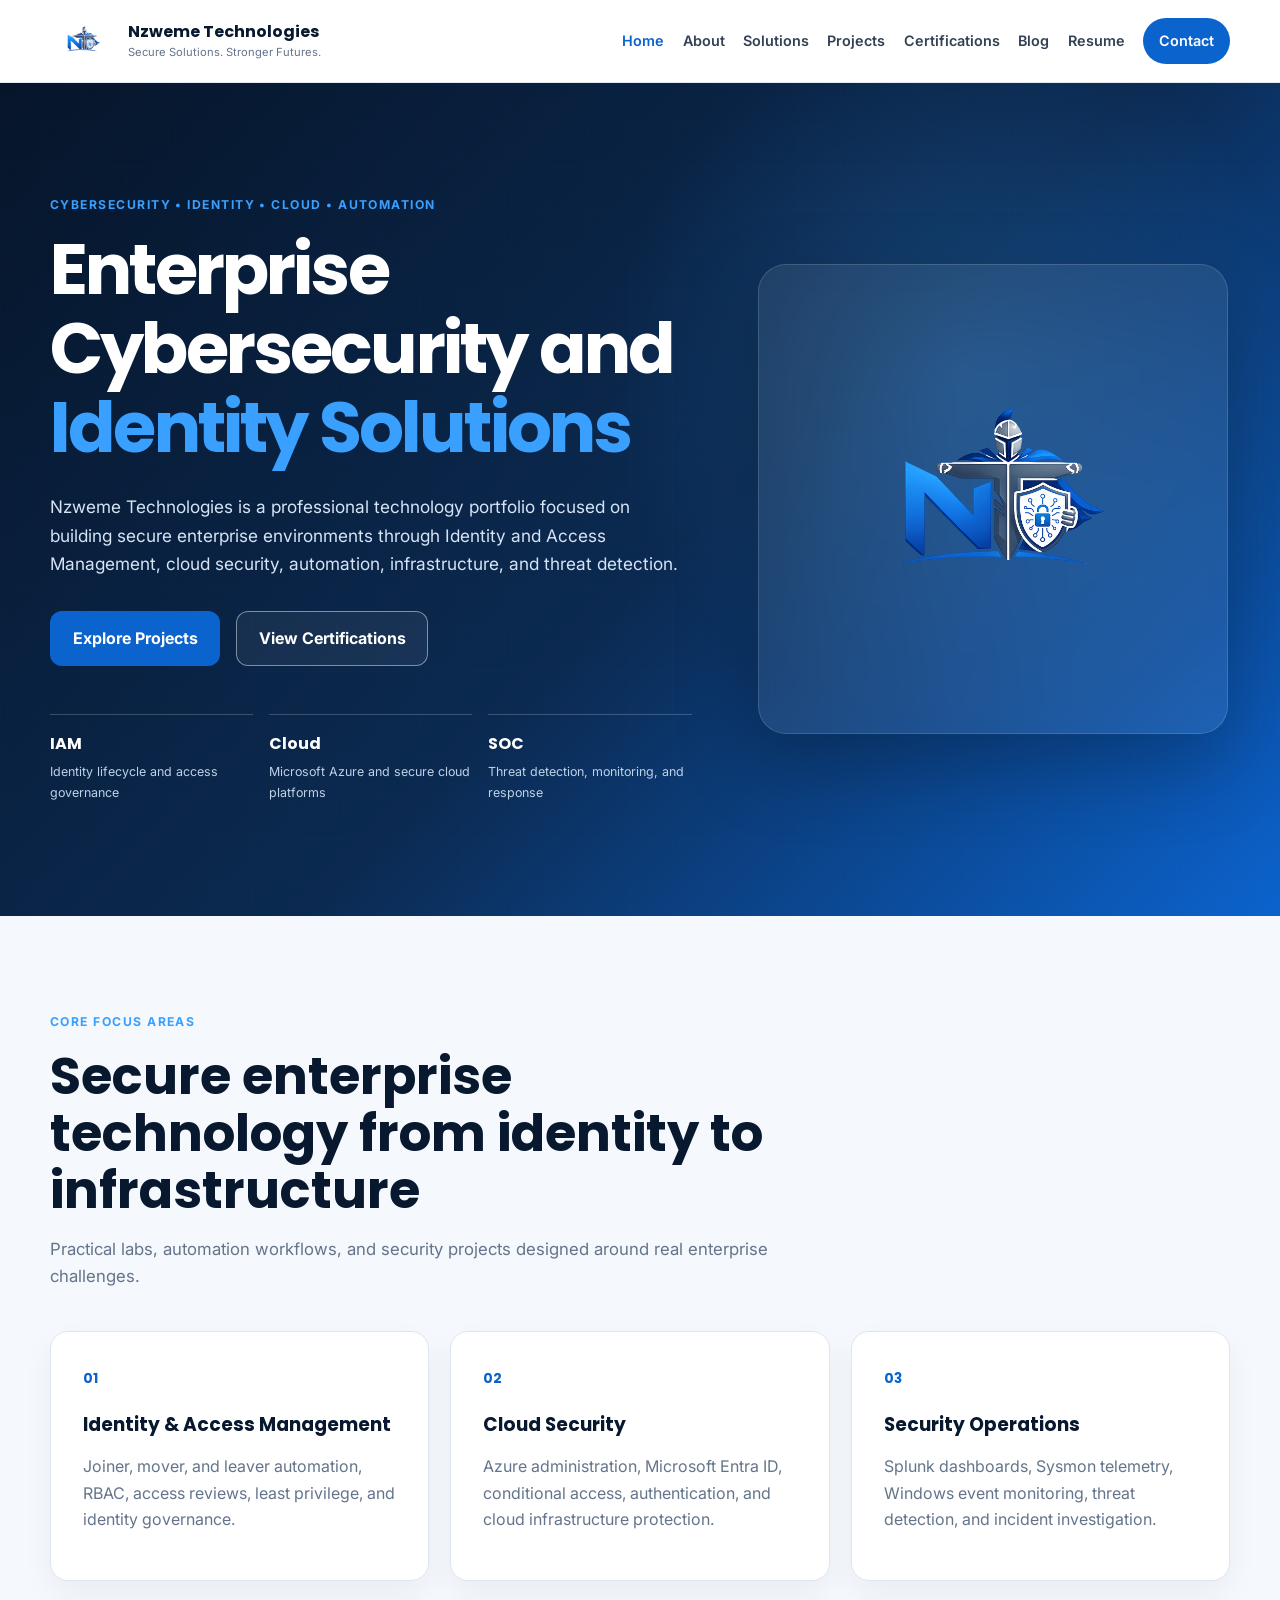
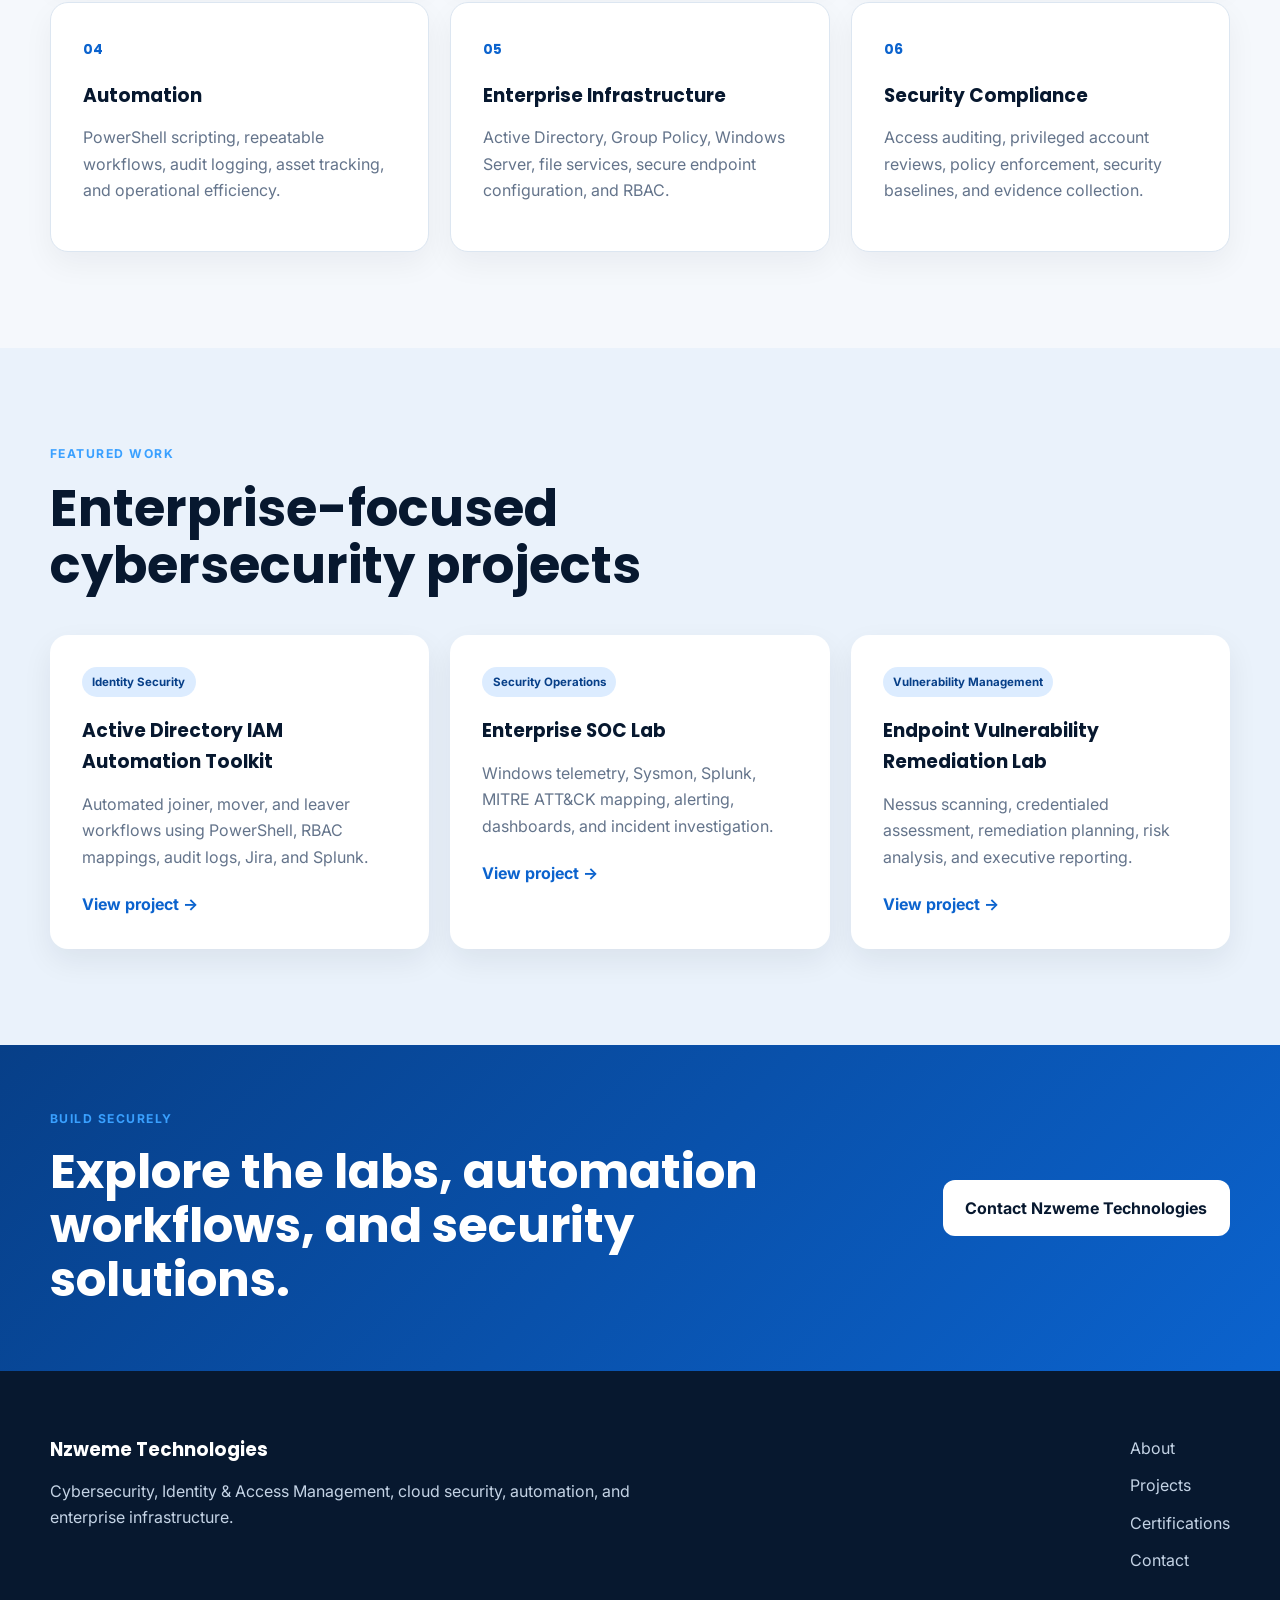
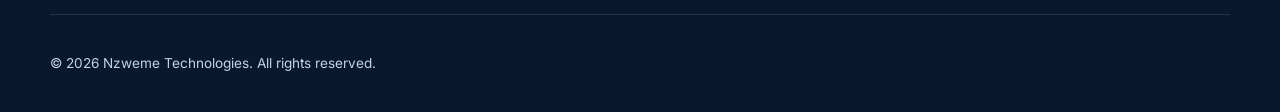
==== index.html @ ebbfeebc "Build initial Nzweme Technologies homepage" ====
<!DOCTYPE html>
<html lang="en">
<head>
    <meta charset="UTF-8">
    <meta name="viewport" content="width=device-width, initial-scale=1.0">

    <meta
        name="description"
        content="Nzweme Technologies is a professional technology portfolio focused on cybersecurity, identity and access management, cloud security, automation, and enterprise infrastructure."
    >

    <title>Nzweme Technologies | Cybersecurity & Identity Solutions</title>

    <link rel="stylesheet" href="assets/css/style.css">
    <script src="assets/js/script.js" defer></script>
</head>

<body>
    <header class="site-header">
        <div class="container nav-container">
            <a href="index.html" class="brand" aria-label="Nzweme Technologies home">
                <img
                    src="assets/images/logo.png"
                    alt="Nzweme Technologies logo"
                    class="brand-logo"
                >

                <div class="brand-text">
                    <span class="brand-name">Nzweme Technologies</span>
                    <span class="brand-tagline">Secure Solutions. Stronger Futures.</span>
                </div>
            </a>

            <button
                class="menu-toggle"
                type="button"
                aria-label="Open navigation menu"
                aria-expanded="false"
                aria-controls="primary-navigation"
            >
                <span></span>
                <span></span>
                <span></span>
            </button>

            <nav id="primary-navigation" class="primary-navigation" aria-label="Primary navigation">
                <a href="index.html" class="active">Home</a>
                <a href="about.html">About</a>
                <a href="solutions.html">Solutions</a>
                <a href="projects.html">Projects</a>
                <a href="certifications.html">Certifications</a>
                <a href="blog.html">Blog</a>
                <a href="resume.html">Resume</a>
                <a href="contact.html" class="nav-button">Contact</a>
            </nav>
        </div>
    </header>

    <main>
        <section class="hero">
            <div class="container hero-grid">
                <div class="hero-content">
                    <p class="eyebrow">
                        Cybersecurity • Identity • Cloud • Automation
                    </p>

                    <h1>
                        Enterprise Cybersecurity and
                        <span>Identity Solutions</span>
                    </h1>

                    <p class="hero-description">
                        Nzweme Technologies is a professional technology portfolio
                        focused on building secure enterprise environments through
                        Identity and Access Management, cloud security, automation,
                        infrastructure, and threat detection.
                    </p>

                    <div class="hero-actions">
                        <a href="projects.html" class="button button-primary">
                            Explore Projects
                        </a>

                        <a href="certifications.html" class="button button-secondary">
                            View Certifications
                        </a>
                    </div>

                    <div class="hero-highlights">
                        <div>
                            <strong>IAM</strong>
                            <span>Identity lifecycle and access governance</span>
                        </div>

                        <div>
                            <strong>Cloud</strong>
                            <span>Microsoft Azure and secure cloud platforms</span>
                        </div>

                        <div>
                            <strong>SOC</strong>
                            <span>Threat detection, monitoring, and response</span>
                        </div>
                    </div>
                </div>

                <div class="hero-visual">
                    <div class="logo-panel">
                        <img
                            src="assets/images/logo.png"
                            alt="Nzweme Technologies cybersecurity guardian emblem"
                        >
                    </div>
                </div>
            </div>
        </section>

        <section class="section">
            <div class="container">
                <div class="section-heading">
                    <p class="eyebrow">Core Focus Areas</p>
                    <h2>Secure enterprise technology from identity to infrastructure</h2>
                    <p>
                        Practical labs, automation workflows, and security projects
                        designed around real enterprise challenges.
                    </p>
                </div>

                <div class="card-grid">
                    <article class="service-card">
                        <span class="card-number">01</span>
                        <h3>Identity & Access Management</h3>
                        <p>
                            Joiner, mover, and leaver automation, RBAC, access reviews,
                            least privilege, and identity governance.
                        </p>
                    </article>

                    <article class="service-card">
                        <span class="card-number">02</span>
                        <h3>Cloud Security</h3>
                        <p>
                            Azure administration, Microsoft Entra ID, conditional access,
                            authentication, and cloud infrastructure protection.
                        </p>
                    </article>

                    <article class="service-card">
                        <span class="card-number">03</span>
                        <h3>Security Operations</h3>
                        <p>
                            Splunk dashboards, Sysmon telemetry, Windows event monitoring,
                            threat detection, and incident investigation.
                        </p>
                    </article>

                    <article class="service-card">
                        <span class="card-number">04</span>
                        <h3>Automation</h3>
                        <p>
                            PowerShell scripting, repeatable workflows, audit logging,
                            asset tracking, and operational efficiency.
                        </p>
                    </article>

                    <article class="service-card">
                        <span class="card-number">05</span>
                        <h3>Enterprise Infrastructure</h3>
                        <p>
                            Active Directory, Group Policy, Windows Server, file services,
                            secure endpoint configuration, and RBAC.
                        </p>
                    </article>

                    <article class="service-card">
                        <span class="card-number">06</span>
                        <h3>Security Compliance</h3>
                        <p>
                            Access auditing, privileged account reviews, policy enforcement,
                            security baselines, and evidence collection.
                        </p>
                    </article>
                </div>
            </div>
        </section>

        <section class="section featured-section">
            <div class="container">
                <div class="section-heading">
                    <p class="eyebrow">Featured Work</p>
                    <h2>Enterprise-focused cybersecurity projects</h2>
                </div>

                <div class="project-grid">
                    <article class="project-card">
                        <div class="project-label">Identity Security</div>
                        <h3>Active Directory IAM Automation Toolkit</h3>
                        <p>
                            Automated joiner, mover, and leaver workflows using
                            PowerShell, RBAC mappings, audit logs, Jira, and Splunk.
                        </p>
                        <a href="projects.html">View project →</a>
                    </article>

                    <article class="project-card">
                        <div class="project-label">Security Operations</div>
                        <h3>Enterprise SOC Lab</h3>
                        <p>
                            Windows telemetry, Sysmon, Splunk, MITRE ATT&CK mapping,
                            alerting, dashboards, and incident investigation.
                        </p>
                        <a href="projects.html">View project →</a>
                    </article>

                    <article class="project-card">
                        <div class="project-label">Vulnerability Management</div>
                        <h3>Endpoint Vulnerability Remediation Lab</h3>
                        <p>
                            Nessus scanning, credentialed assessment, remediation planning,
                            risk analysis, and executive reporting.
                        </p>
                        <a href="projects.html">View project →</a>
                    </article>
                </div>
            </div>
        </section>

        <section class="cta-section">
            <div class="container cta-content">
                <div>
                    <p class="eyebrow">Build Securely</p>
                    <h2>Explore the labs, automation workflows, and security solutions.</h2>
                </div>

                <a href="contact.html" class="button button-light">
                    Contact Nzweme Technologies
                </a>
            </div>
        </section>
    </main>

    <footer class="site-footer">
        <div class="container footer-grid">
            <div>
                <div class="footer-brand">Nzweme Technologies</div>
                <p>
                    Cybersecurity, Identity & Access Management, cloud security,
                    automation, and enterprise infrastructure.
                </p>
            </div>

            <div class="footer-links">
                <a href="about.html">About</a>
                <a href="projects.html">Projects</a>
                <a href="certifications.html">Certifications</a>
                <a href="contact.html">Contact</a>
            </div>
        </div>

        <div class="container footer-bottom">
            <p>
                © <span id="current-year"></span> Nzweme Technologies.
                All rights reserved.
            </p>
        </div>
    </footer>
</body>
</html>
---- assets/css/style.css ----
@import url("https://fonts.googleapis.com/css2?family=Inter:wght@400;500;600;700&family=Poppins:wght@600;700;800&display=swap");

:root {
    --primary: #0b63ce;
    --primary-dark: #073f88;
    --primary-light: #39a0ff;
    --navy: #07182f;
    --navy-soft: #0d2748;
    --text: #182235;
    --muted: #64748b;
    --white: #ffffff;
    --background: #f5f8fc;
    --surface: #ffffff;
    --border: #dce6f1;
    --shadow: 0 18px 45px rgba(7, 24, 47, 0.12);
    --radius: 18px;
    --container: 1180px;
}

* {
    box-sizing: border-box;
}

html {
    scroll-behavior: smooth;
}

body {
    margin: 0;
    font-family: "Inter", sans-serif;
    color: var(--text);
    background: var(--background);
    line-height: 1.65;
}

img {
    display: block;
    max-width: 100%;
}

a {
    color: inherit;
    text-decoration: none;
}

button,
a {
    -webkit-tap-highlight-color: transparent;
}

.container {
    width: min(100% - 2rem, var(--container));
    margin-inline: auto;
}

.site-header {
    position: sticky;
    top: 0;
    z-index: 1000;
    border-bottom: 1px solid rgba(220, 230, 241, 0.85);
    background: rgba(255, 255, 255, 0.94);
    backdrop-filter: blur(18px);
}

.nav-container {
    min-height: 82px;
    display: flex;
    align-items: center;
    justify-content: space-between;
    gap: 2rem;
}

.brand {
    display: flex;
    align-items: center;
    gap: 0.85rem;
    min-width: 240px;
}

.brand-logo {
    width: 64px;
    height: 64px;
    object-fit: contain;
}

.brand-text {
    display: flex;
    flex-direction: column;
    line-height: 1.15;
}

.brand-name {
    font-family: "Poppins", sans-serif;
    font-size: 1rem;
    font-weight: 700;
    color: var(--navy);
}

.brand-tagline {
    margin-top: 0.25rem;
    font-size: 0.7rem;
    color: var(--muted);
}

.primary-navigation {
    display: flex;
    align-items: center;
    gap: 1.15rem;
    font-size: 0.9rem;
    font-weight: 600;
}

.primary-navigation a {
    color: #334155;
    transition: color 0.2s ease;
}

.primary-navigation a:hover,
.primary-navigation a.active {
    color: var(--primary);
}

.primary-navigation .nav-button {
    padding: 0.7rem 1rem;
    border-radius: 999px;
    color: var(--white);
    background: var(--primary);
}

.primary-navigation .nav-button:hover {
    color: var(--white);
    background: var(--primary-dark);
}

.menu-toggle {
    display: none;
    width: 44px;
    height: 44px;
    padding: 10px;
    border: 0;
    border-radius: 10px;
    background: transparent;
    cursor: pointer;
}

.menu-toggle span {
    display: block;
    width: 100%;
    height: 2px;
    margin-block: 5px;
    background: var(--navy);
}

.hero {
    position: relative;
    overflow: hidden;
    padding: 7rem 0;
    color: var(--white);
    background:
        radial-gradient(circle at 75% 35%, rgba(57, 160, 255, 0.24), transparent 32%),
        linear-gradient(135deg, #06152a 0%, #0b2a51 54%, #0b63ce 100%);
}

.hero::after {
    content: "";
    position: absolute;
    inset: 0;
    opacity: 0.16;
    background-image:
        linear-gradient(rgba(255,255,255,0.05) 1px, transparent 1px),
        linear-gradient(90deg, rgba(255,255,255,0.05) 1px, transparent 1px);
    background-size: 42px 42px;
    pointer-events: none;
}

.hero-grid {
    position: relative;
    z-index: 1;
    display: grid;
    grid-template-columns: 1.15fr 0.85fr;
    align-items: center;
    gap: 4rem;
}

.eyebrow {
    margin: 0 0 1rem;
    color: var(--primary-light);
    font-weight: 700;
    letter-spacing: 0.12em;
    text-transform: uppercase;
    font-size: 0.76rem;
}

.hero h1,
.section-heading h2,
.cta-section h2 {
    margin: 0;
    font-family: "Poppins", sans-serif;
    line-height: 1.12;
}

.hero h1 {
    max-width: 760px;
    font-size: clamp(2.7rem, 5.5vw, 5.1rem);
    letter-spacing: -0.04em;
}

.hero h1 span {
    color: var(--primary-light);
}

.hero-description {
    max-width: 700px;
    margin: 1.6rem 0 0;
    color: #d6e4f5;
    font-size: 1.08rem;
}

.hero-actions {
    display: flex;
    flex-wrap: wrap;
    gap: 1rem;
    margin-top: 2rem;
}

.button {
    display: inline-flex;
    align-items: center;
    justify-content: center;
    min-height: 48px;
    padding: 0.85rem 1.35rem;
    border: 1px solid transparent;
    border-radius: 12px;
    font-weight: 700;
    transition:
        transform 0.2s ease,
        background 0.2s ease,
        border-color 0.2s ease;
}

.button:hover {
    transform: translateY(-2px);
}

.button-primary {
    color: var(--white);
    background: var(--primary);
}

.button-primary:hover {
    background: var(--primary-light);
}

.button-secondary {
    color: var(--white);
    border-color: rgba(255, 255, 255, 0.45);
    background: rgba(255, 255, 255, 0.06);
}

.button-secondary:hover {
    border-color: var(--white);
    background: rgba(255, 255, 255, 0.12);
}

.button-light {
    color: var(--navy);
    background: var(--white);
}

.hero-highlights {
    display: grid;
    grid-template-columns: repeat(3, 1fr);
    gap: 1rem;
    margin-top: 3rem;
}

.hero-highlights div {
    padding-top: 1rem;
    border-top: 1px solid rgba(255, 255, 255, 0.2);
}

.hero-highlights strong,
.hero-highlights span {
    display: block;
}

.hero-highlights strong {
    font-family: "Poppins", sans-serif;
    color: var(--white);
}

.hero-highlights span {
    margin-top: 0.3rem;
    color: #bfd1e7;
    font-size: 0.78rem;
}

.hero-visual {
    display: flex;
    justify-content: center;
}

.logo-panel {
    width: min(100%, 470px);
    padding: 2.3rem;
    border: 1px solid rgba(255, 255, 255, 0.14);
    border-radius: 28px;
    background: rgba(255, 255, 255, 0.08);
    box-shadow: 0 30px 80px rgba(0, 0, 0, 0.26);
    backdrop-filter: blur(12px);
}

.logo-panel img {
    width: 100%;
    aspect-ratio: 1 / 1;
    object-fit: contain;
}

.section {
    padding: 6rem 0;
}

.section-heading {
    max-width: 760px;
    margin-bottom: 2.5rem;
}

.section-heading h2 {
    color: var(--navy);
    font-size: clamp(2rem, 4vw, 3.25rem);
}

.section-heading > p:last-child {
    margin-top: 1rem;
    color: var(--muted);
    font-size: 1.05rem;
}

.card-grid {
    display: grid;
    grid-template-columns: repeat(3, 1fr);
    gap: 1.3rem;
}

.service-card {
    position: relative;
    min-height: 250px;
    padding: 2rem;
    border: 1px solid var(--border);
    border-radius: var(--radius);
    background: var(--surface);
    box-shadow: 0 12px 30px rgba(7, 24, 47, 0.05);
    transition:
        transform 0.2s ease,
        box-shadow 0.2s ease,
        border-color 0.2s ease;
}

.service-card:hover {
    transform: translateY(-5px);
    border-color: #a9c9ed;
    box-shadow: var(--shadow);
}

.card-number {
    color: var(--primary);
    font-family: "Poppins", sans-serif;
    font-size: 0.85rem;
    font-weight: 700;
}

.service-card h3,
.project-card h3 {
    margin: 1.2rem 0 0.8rem;
    color: var(--navy);
    font-family: "Poppins", sans-serif;
}

.service-card p,
.project-card p {
    margin: 0;
    color: var(--muted);
}

.featured-section {
    background: #eaf2fb;
}

.project-grid {
    display: grid;
    grid-template-columns: repeat(3, 1fr);
    gap: 1.3rem;
}

.project-card {
    padding: 2rem;
    border-radius: var(--radius);
    background: var(--white);
    box-shadow: 0 12px 30px rgba(7, 24, 47, 0.07);
}

.project-label {
    display: inline-flex;
    padding: 0.35rem 0.65rem;
    border-radius: 999px;
    color: var(--primary-dark);
    background: #dcecff;
    font-size: 0.72rem;
    font-weight: 700;
}

.project-card a {
    display: inline-block;
    margin-top: 1.3rem;
    color: var(--primary);
    font-weight: 700;
}

.cta-section {
    padding: 4rem 0;
    color: var(--white);
    background: linear-gradient(135deg, var(--primary-dark), var(--primary));
}

.cta-content {
    display: flex;
    align-items: center;
    justify-content: space-between;
    gap: 2rem;
}

.cta-section h2 {
    max-width: 760px;
    font-size: clamp(1.8rem, 4vw, 3rem);
}

.site-footer {
    padding: 4rem 0 1.5rem;
    color: #c4d3e5;
    background: var(--navy);
}

.footer-grid {
    display: grid;
    grid-template-columns: 1fr auto;
    gap: 3rem;
}

.footer-brand {
    color: var(--white);
    font-family: "Poppins", sans-serif;
    font-size: 1.15rem;
    font-weight: 700;
}

.footer-grid p {
    max-width: 650px;
    margin: 0.8rem 0 0;
}

.footer-links {
    display: grid;
    gap: 0.7rem;
}

.footer-links a:hover {
    color: var(--white);
}

.footer-bottom {
    margin-top: 2.5rem;
    padding-top: 1.5rem;
    border-top: 1px solid rgba(255, 255, 255, 0.12);
    font-size: 0.85rem;
}

@media (max-width: 980px) {
    .menu-toggle {
        display: block;
    }

    .primary-navigation {
        position: absolute;
        top: calc(100% + 1px);
        left: 1rem;
        right: 1rem;
        display: none;
        flex-direction: column;
        align-items: stretch;
        padding: 1rem;
        border: 1px solid var(--border);
        border-radius: 14px;
        background: var(--white);
        box-shadow: var(--shadow);
    }

    .primary-navigation.open {
        display: flex;
    }

    .primary-navigation a {
        padding: 0.75rem;
    }

    .hero-grid {
        grid-template-columns: 1fr;
    }

    .hero-content {
        text-align: center;
    }

    .hero-description {
        margin-inline: auto;
    }

    .hero-actions {
        justify-content: center;
    }

    .hero-highlights {
        text-align: left;
    }

    .logo-panel {
        max-width: 430px;
    }

    .card-grid,
    .project-grid {
        grid-template-columns: repeat(2, 1fr);
    }
}

@media (max-width: 680px) {
    .nav-container {
        min-height: 72px;
    }

    .brand-logo {
        width: 52px;
        height: 52px;
    }

    .brand-tagline {
        display: none;
    }

    .hero {
        padding: 5rem 0;
    }

    .hero-highlights {
        grid-template-columns: 1fr;
    }

    .card-grid,
    .project-grid,
    .footer-grid {
        grid-template-columns: 1fr;
    }

    .cta-content {
        align-items: flex-start;
        flex-direction: column;
    }

    .section {
        padding: 4.5rem 0;
    }
}
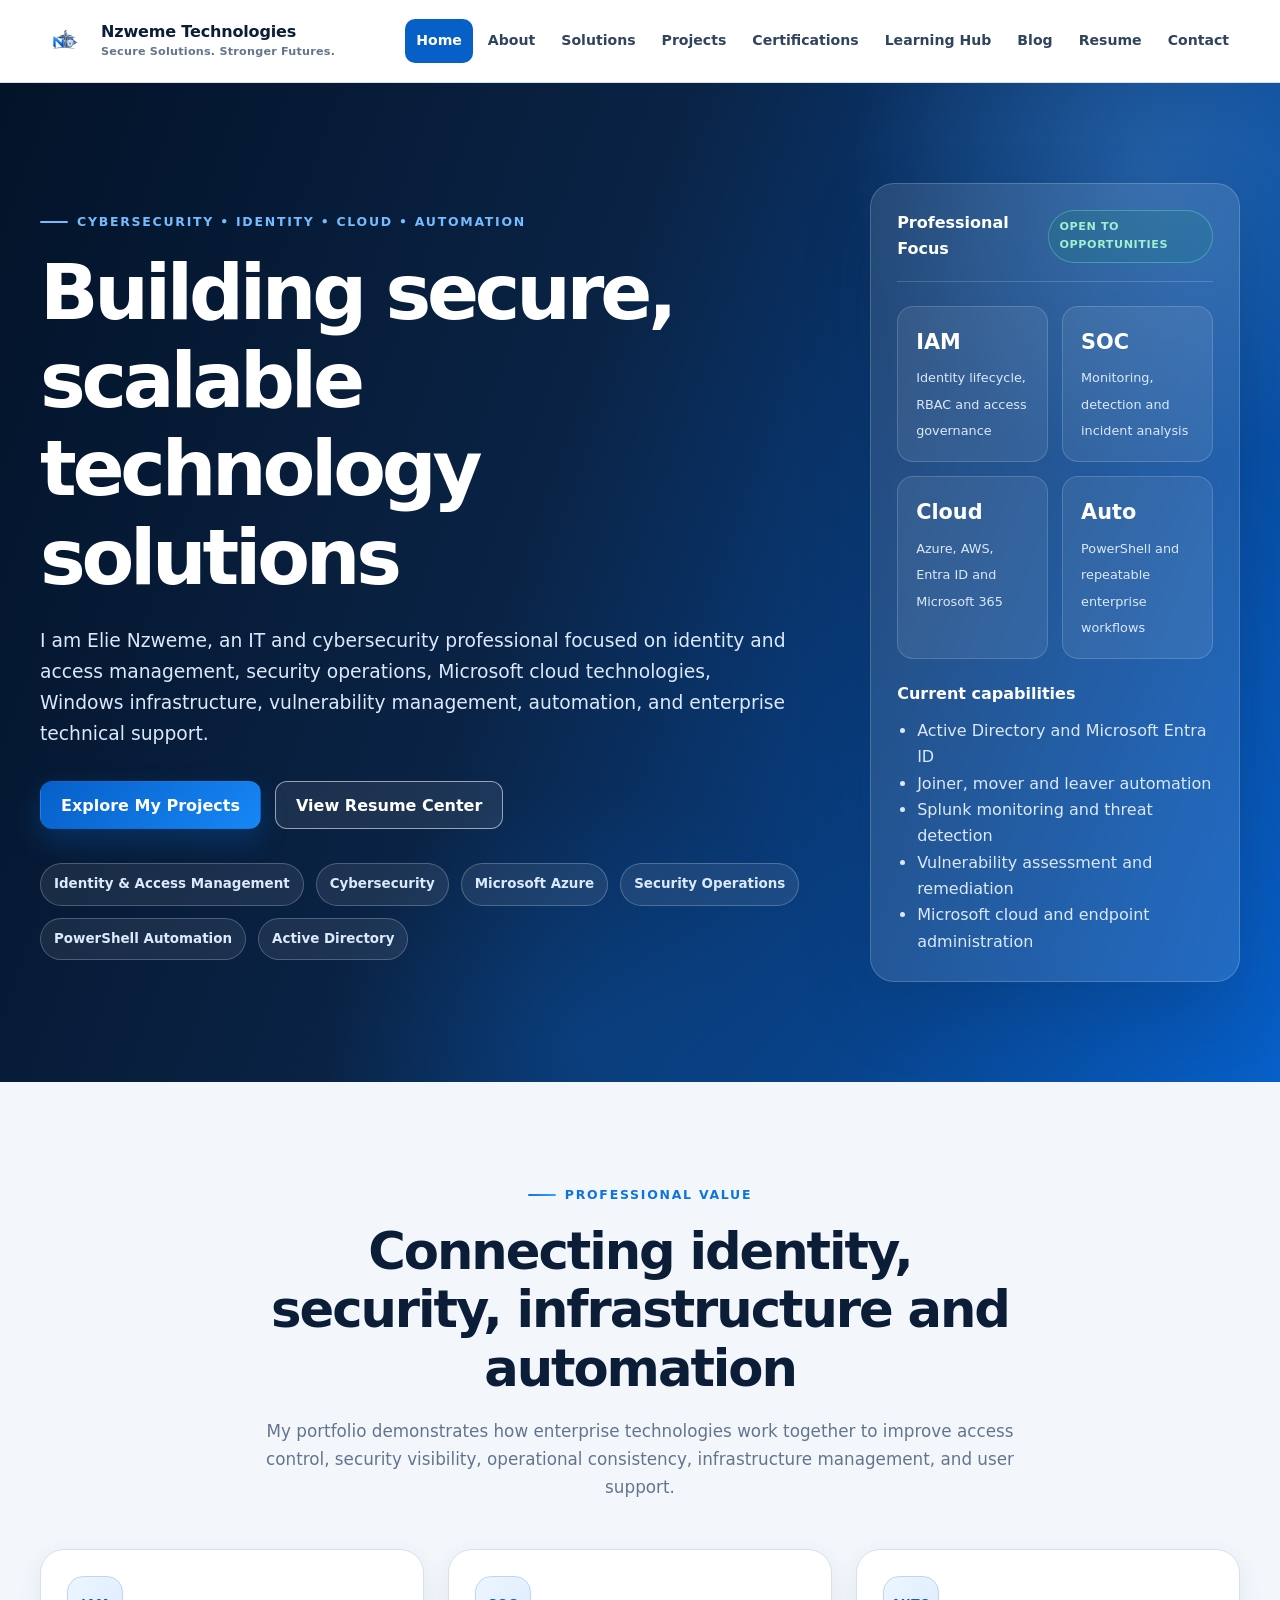
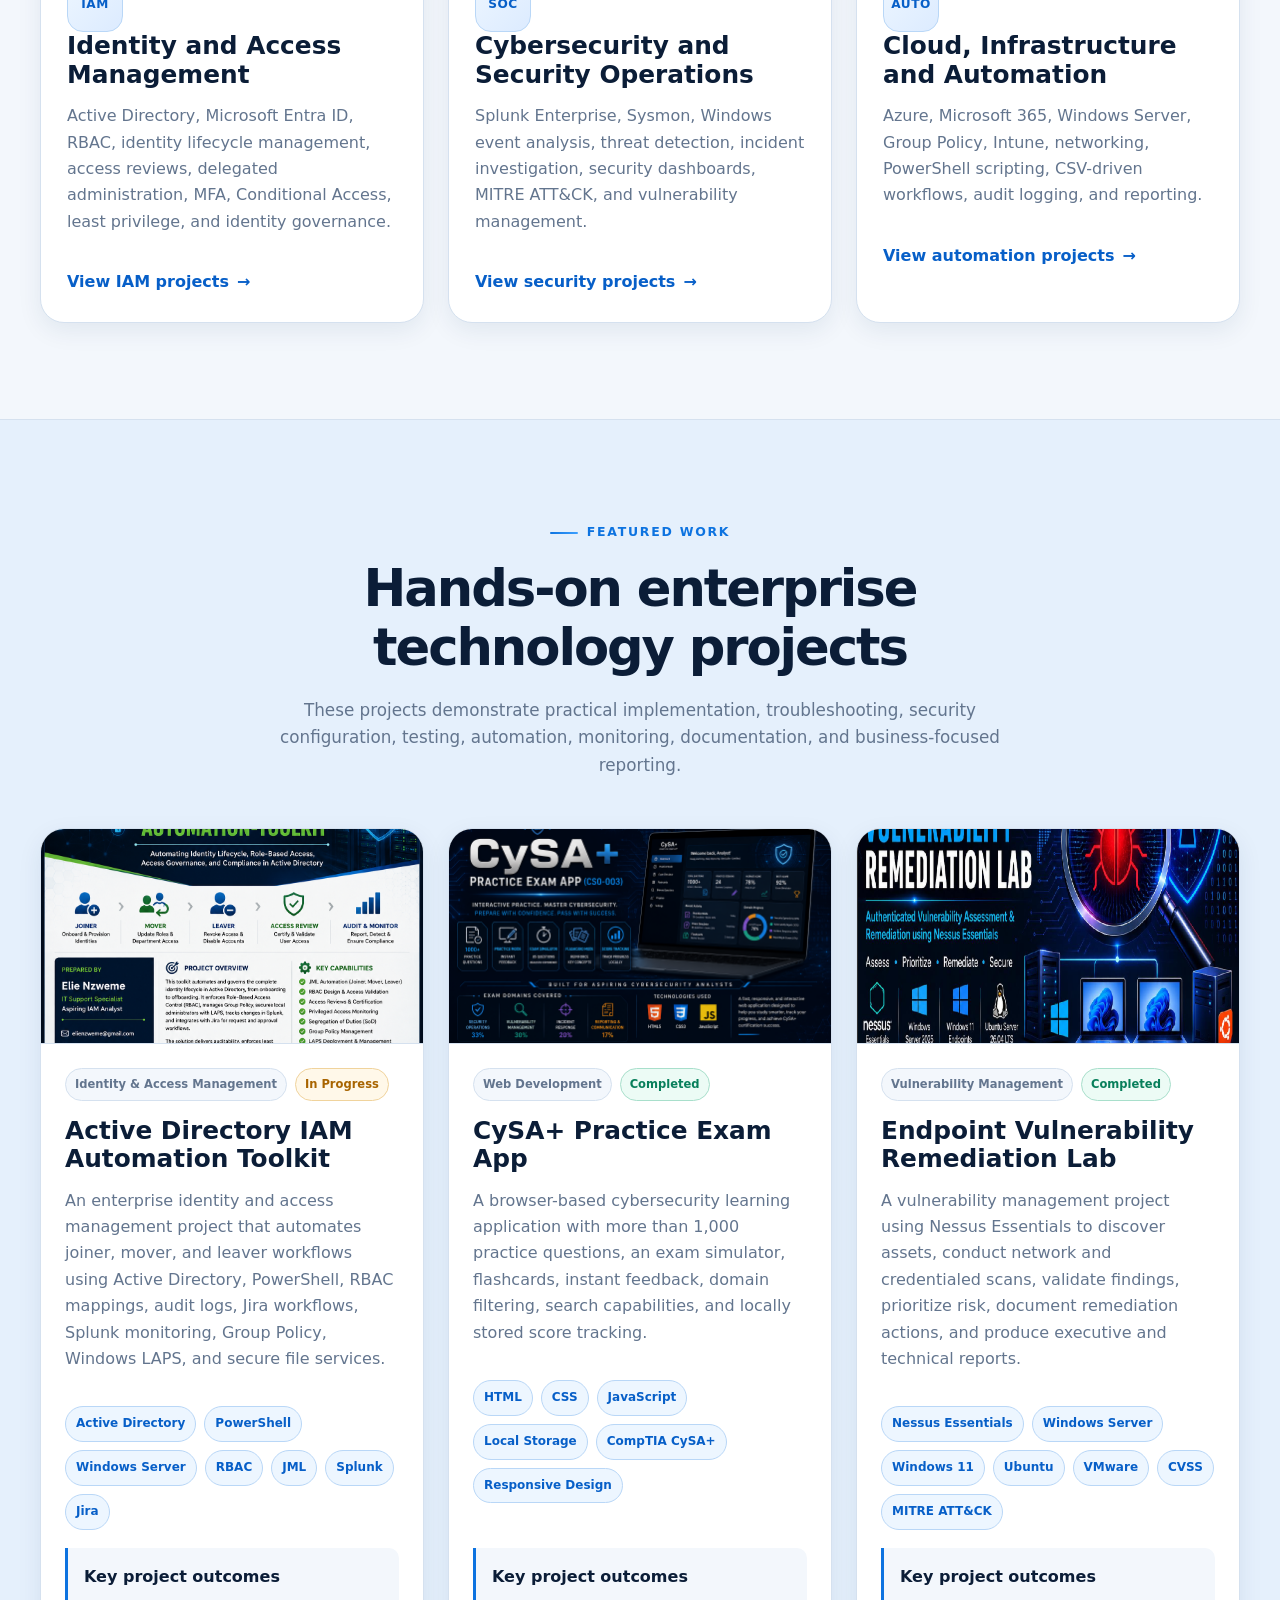
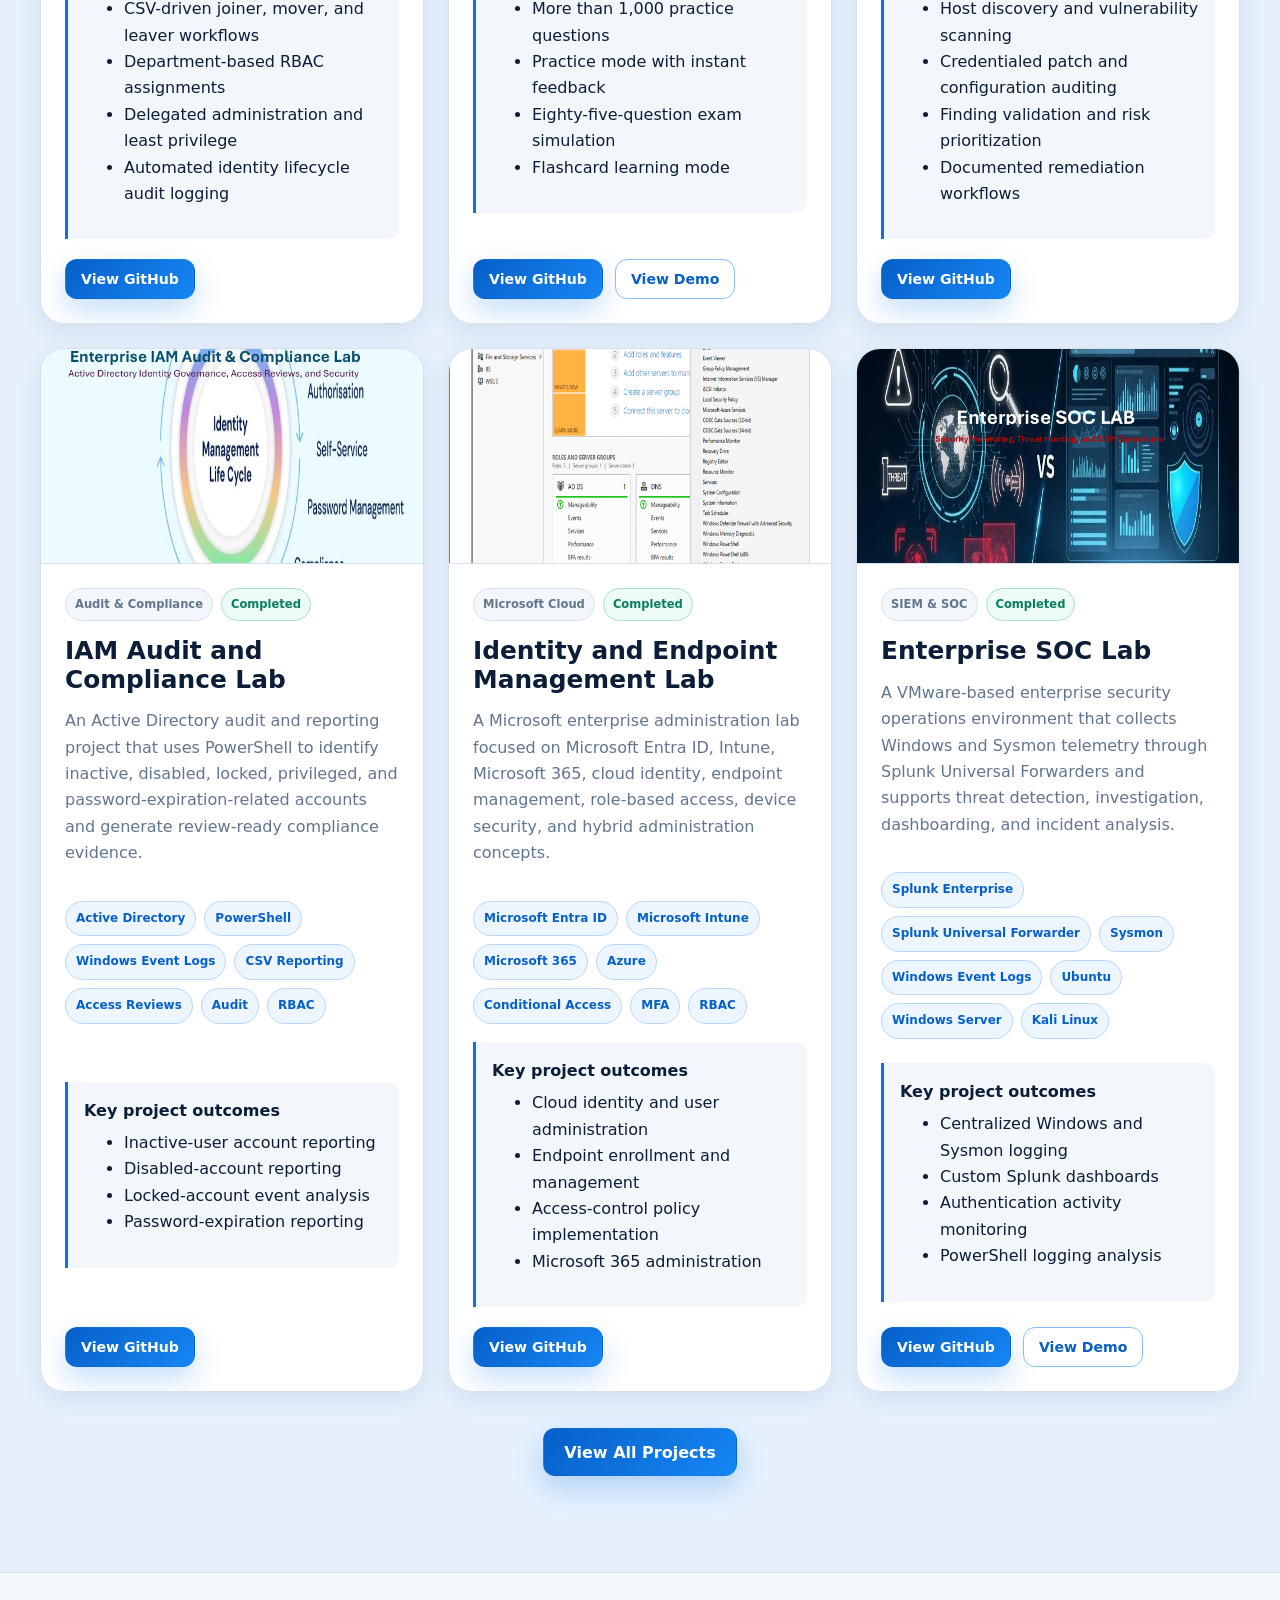
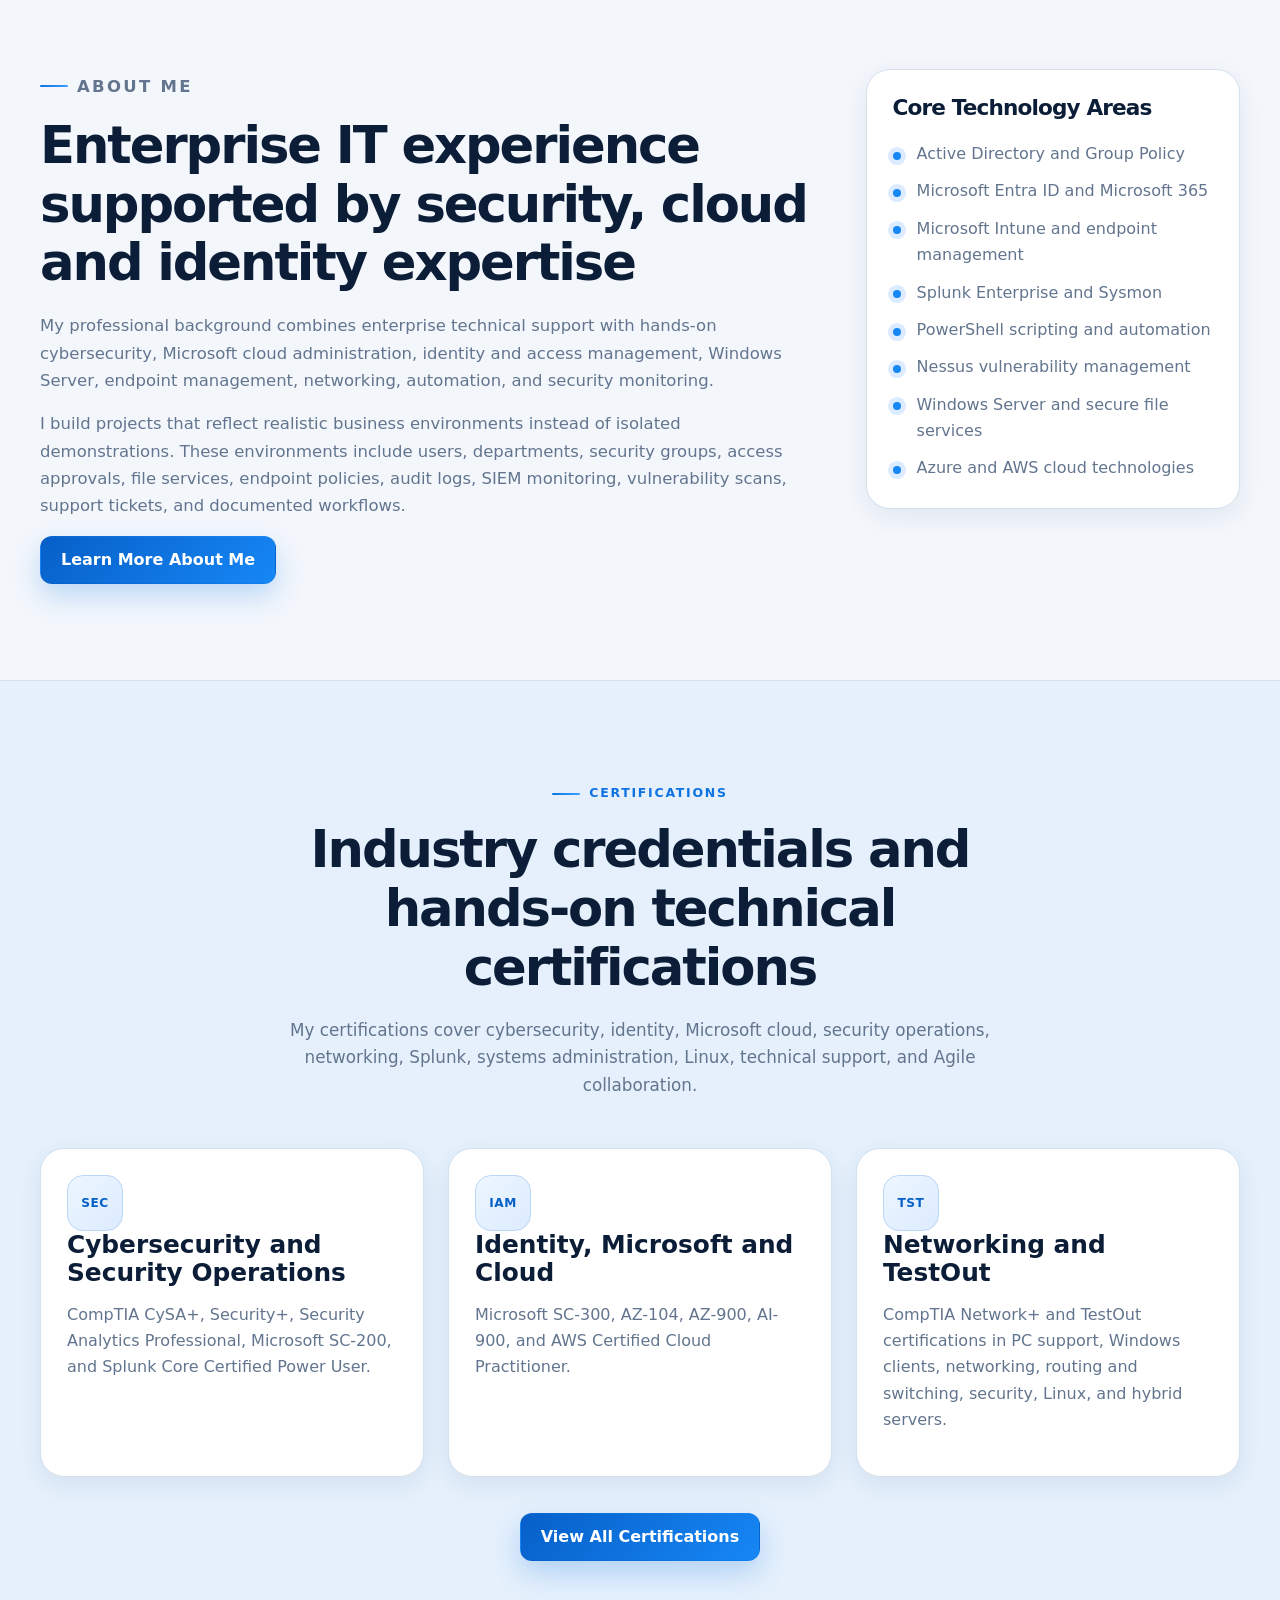
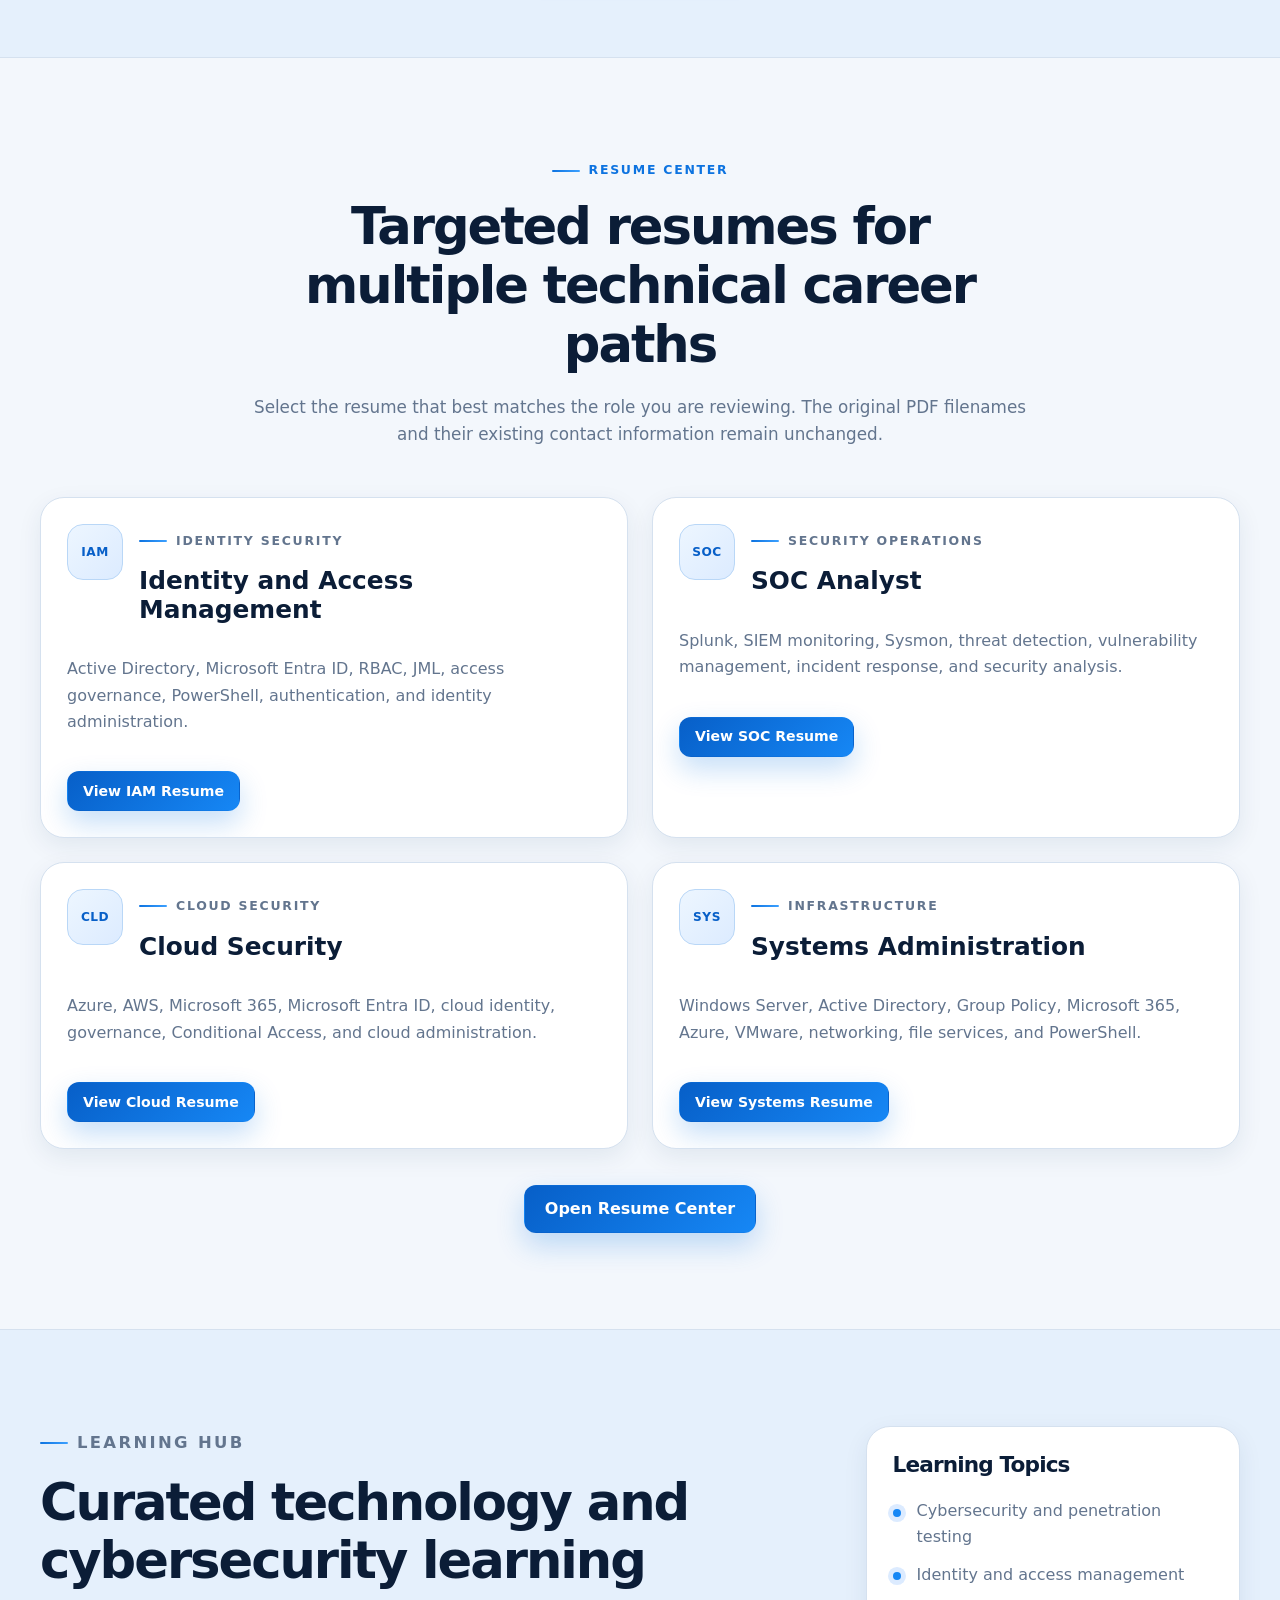
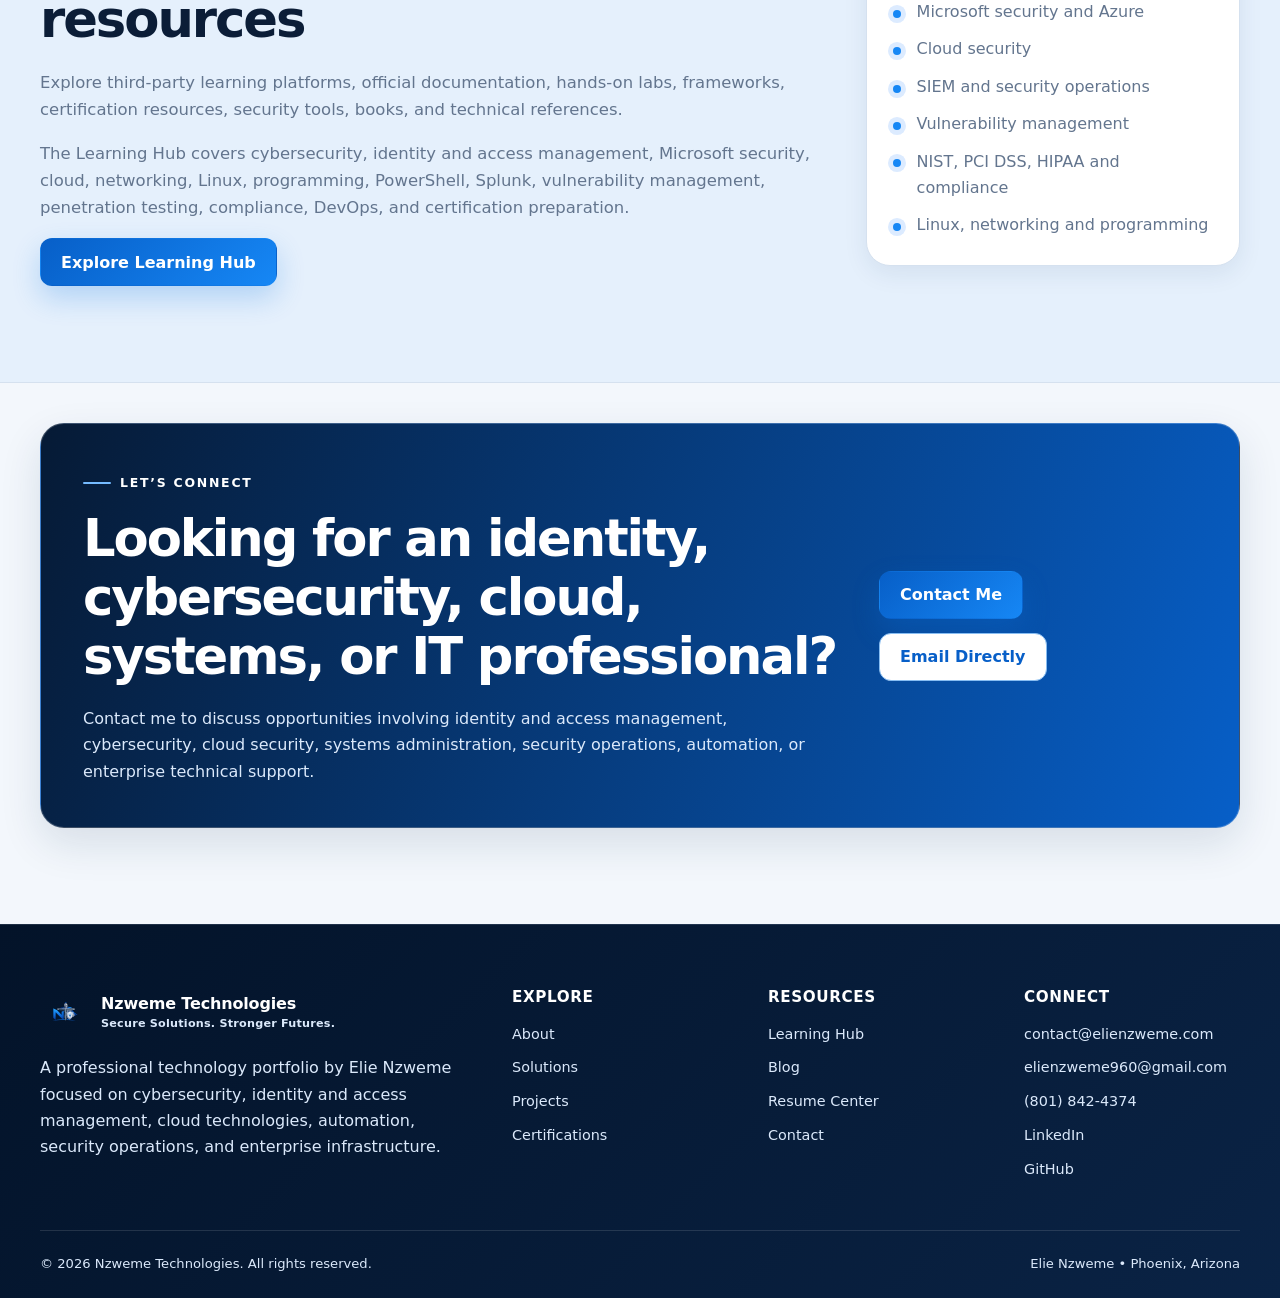
==== commit 0c4b9525: "Complete Nzweme Technologies portfolio update" ====
--- a/index.html
+++ b/index.html
@@ -2,267 +2,1091 @@
 <html lang="en">
 <head>
     <meta charset="UTF-8">
-    <meta name="viewport" content="width=device-width, initial-scale=1.0">
+
+    <meta
+        name="viewport"
+        content="width=device-width, initial-scale=1.0"
+    >
 
     <meta
         name="description"
-        content="Nzweme Technologies is a professional technology portfolio focused on cybersecurity, identity and access management, cloud security, automation, and enterprise infrastructure."
+        content="Elie Nzweme's professional portfolio featuring cybersecurity, identity and access management, Microsoft cloud, security operations, PowerShell automation, infrastructure, and enterprise IT projects."
     >
 
-    <title>Nzweme Technologies | Cybersecurity & Identity Solutions</title>
-
-    <link rel="stylesheet" href="assets/css/style.css">
-    <script src="assets/js/script.js" defer></script>
+    <meta
+        name="keywords"
+        content="Elie Nzweme, Nzweme Technologies, cybersecurity portfolio, IAM portfolio, identity and access management, Active Directory, Microsoft Entra ID, Splunk, PowerShell, Azure, cloud security, systems administration"
+    >
+
+    <meta name="author" content="Elie Nzweme">
+
+    <meta property="og:type" content="website">
+
+    <meta
+        property="og:title"
+        content="Elie Nzweme | Cybersecurity, IAM, Cloud and IT Portfolio"
+    >
+
+    <meta
+        property="og:description"
+        content="Explore enterprise cybersecurity, identity and access management, Microsoft cloud, automation, infrastructure, and technical support projects."
+    >
+
+    <meta
+        property="og:url"
+        content="https://elienzweme.com/"
+    >
+
+    <meta
+        property="og:image"
+        content="https://elienzweme.com/assets/images/logo.png"
+    >
+
+    <meta name="twitter:card" content="summary">
+
+    <meta
+        name="twitter:title"
+        content="Elie Nzweme | Cybersecurity and IT Portfolio"
+    >
+
+    <meta
+        name="twitter:description"
+        content="Cybersecurity, identity, cloud, infrastructure, automation, and enterprise IT portfolio."
+    >
+
+    <title>
+        Elie Nzweme | Cybersecurity, IAM, Cloud and IT Portfolio
+    </title>
+
+    <link
+        rel="canonical"
+        href="https://elienzweme.com/"
+    >
+
+    <link
+        rel="stylesheet"
+        href="assets/css/style.css"
+    >
 </head>
 
 <body>
+    <a class="skip-link" href="#main-content">
+        Skip to main content
+    </a>
+
+    <!-- =====================================================
+         HEADER
+         ===================================================== -->
+
     <header class="site-header">
-        <div class="container nav-container">
-            <a href="index.html" class="brand" aria-label="Nzweme Technologies home">
+        <div class="container header-container">
+            <a
+                class="site-logo"
+                href="index.html"
+                aria-label="Nzweme Technologies home page"
+            >
                 <img
+                    class="site-logo-image"
                     src="assets/images/logo.png"
                     alt="Nzweme Technologies logo"
-                    class="brand-logo"
                 >
 
-                <div class="brand-text">
-                    <span class="brand-name">Nzweme Technologies</span>
-                    <span class="brand-tagline">Secure Solutions. Stronger Futures.</span>
-                </div>
+                <span class="logo-text">
+                    <strong>
+                        Nzweme Technologies
+                    </strong>
+
+                    <small>
+                        Secure Solutions. Stronger Futures.
+                    </small>
+                </span>
             </a>
 
             <button
-                class="menu-toggle"
+                class="mobile-menu-button"
                 type="button"
                 aria-label="Open navigation menu"
+                aria-controls="primary-navigation"
                 aria-expanded="false"
-                aria-controls="primary-navigation"
             >
                 <span></span>
                 <span></span>
                 <span></span>
             </button>
 
-            <nav id="primary-navigation" class="primary-navigation" aria-label="Primary navigation">
-                <a href="index.html" class="active">Home</a>
-                <a href="about.html">About</a>
-                <a href="solutions.html">Solutions</a>
-                <a href="projects.html">Projects</a>
-                <a href="certifications.html">Certifications</a>
-                <a href="blog.html">Blog</a>
-                <a href="resume.html">Resume</a>
-                <a href="contact.html" class="nav-button">Contact</a>
+            <nav
+                id="primary-navigation"
+                class="primary-navigation"
+                aria-label="Primary navigation"
+            >
+                <a
+                    class="active"
+                    href="index.html"
+                    aria-current="page"
+                >
+                    Home
+                </a>
+
+                <a href="about.html">
+                    About
+                </a>
+
+                <a href="solutions.html">
+                    Solutions
+                </a>
+
+                <a href="projects.html">
+                    Projects
+                </a>
+
+                <a href="certifications.html">
+                    Certifications
+                </a>
+
+                <a href="learning.html">
+                    Learning Hub
+                </a>
+
+                <a href="blog.html">
+                    Blog
+                </a>
+
+                <a href="resume.html">
+                    Resume
+                </a>
+
+                <a href="contact.html">
+                    Contact
+                </a>
             </nav>
         </div>
     </header>
 
-    <main>
+    <!-- =====================================================
+         MAIN CONTENT
+         ===================================================== -->
+
+    <main id="main-content">
+
+        <!-- =================================================
+             HERO
+             ================================================= -->
+
         <section class="hero">
             <div class="container hero-grid">
-                <div class="hero-content">
+                <div class="hero-content reveal">
                     <p class="eyebrow">
                         Cybersecurity • Identity • Cloud • Automation
                     </p>
 
                     <h1>
-                        Enterprise Cybersecurity and
-                        <span>Identity Solutions</span>
+                        Building secure, scalable technology solutions
                     </h1>
 
                     <p class="hero-description">
-                        Nzweme Technologies is a professional technology portfolio
-                        focused on building secure enterprise environments through
-                        Identity and Access Management, cloud security, automation,
-                        infrastructure, and threat detection.
+                        I am Elie Nzweme, an IT and cybersecurity
+                        professional focused on identity and access
+                        management, security operations, Microsoft cloud
+                        technologies, Windows infrastructure, vulnerability
+                        management, automation, and enterprise technical
+                        support.
                     </p>
 
                     <div class="hero-actions">
-                        <a href="projects.html" class="button button-primary">
-                            Explore Projects
+                        <a
+                            class="button button-primary"
+                            href="projects.html"
+                        >
+                            Explore My Projects
                         </a>
 
-                        <a href="certifications.html" class="button button-secondary">
-                            View Certifications
+                        <a
+                            class="button button-secondary"
+                            href="resume.html"
+                        >
+                            View Resume Center
                         </a>
                     </div>
 
-                    <div class="hero-highlights">
-                        <div>
-                            <strong>IAM</strong>
-                            <span>Identity lifecycle and access governance</span>
-                        </div>
-
-                        <div>
-                            <strong>Cloud</strong>
-                            <span>Microsoft Azure and secure cloud platforms</span>
-                        </div>
-
-                        <div>
-                            <strong>SOC</strong>
-                            <span>Threat detection, monitoring, and response</span>
-                        </div>
+                    <div
+                        class="hero-highlights"
+                        aria-label="Primary professional focus areas"
+                    >
+                        <span class="hero-highlight">
+                            Identity &amp; Access Management
+                        </span>
+
+                        <span class="hero-highlight">
+                            Cybersecurity
+                        </span>
+
+                        <span class="hero-highlight">
+                            Microsoft Azure
+                        </span>
+
+                        <span class="hero-highlight">
+                            Security Operations
+                        </span>
+
+                        <span class="hero-highlight">
+                            PowerShell Automation
+                        </span>
+
+                        <span class="hero-highlight">
+                            Active Directory
+                        </span>
                     </div>
                 </div>
 
-                <div class="hero-visual">
-                    <div class="logo-panel">
-                        <img
-                            src="assets/images/logo.png"
-                            alt="Nzweme Technologies cybersecurity guardian emblem"
-                        >
+                <aside
+                    class="project-summary-panel reveal"
+                    aria-label="Professional portfolio summary"
+                >
+                    <div class="summary-panel-header">
+                        <span>
+                            Professional Focus
+                        </span>
+
+                        <span class="status-indicator">
+                            Open to Opportunities
+                        </span>
                     </div>
-                </div>
+
+                    <div class="summary-stat-grid">
+                        <article class="summary-stat">
+                            <strong>
+                                IAM
+                            </strong>
+
+                            <span>
+                                Identity lifecycle, RBAC and access governance
+                            </span>
+                        </article>
+
+                        <article class="summary-stat">
+                            <strong>
+                                SOC
+                            </strong>
+
+                            <span>
+                                Monitoring, detection and incident analysis
+                            </span>
+                        </article>
+
+                        <article class="summary-stat">
+                            <strong>
+                                Cloud
+                            </strong>
+
+                            <span>
+                                Azure, AWS, Entra ID and Microsoft 365
+                            </span>
+                        </article>
+
+                        <article class="summary-stat">
+                            <strong>
+                                Auto
+                            </strong>
+
+                            <span>
+                                PowerShell and repeatable enterprise workflows
+                            </span>
+                        </article>
+                    </div>
+
+                    <div class="summary-focus-list">
+                        <p>
+                            Current capabilities
+                        </p>
+
+                        <ul>
+                            <li>
+                                Active Directory and Microsoft Entra ID
+                            </li>
+
+                            <li>
+                                Joiner, mover and leaver automation
+                            </li>
+
+                            <li>
+                                Splunk monitoring and threat detection
+                            </li>
+
+                            <li>
+                                Vulnerability assessment and remediation
+                            </li>
+
+                            <li>
+                                Microsoft cloud and endpoint administration
+                            </li>
+                        </ul>
+                    </div>
+                </aside>
             </div>
         </section>
+
+        <!-- =================================================
+             PROFESSIONAL VALUE
+             ================================================= -->
 
         <section class="section">
             <div class="container">
-                <div class="section-heading">
-                    <p class="eyebrow">Core Focus Areas</p>
-                    <h2>Secure enterprise technology from identity to infrastructure</h2>
+                <div class="section-heading centered reveal">
+                    <p class="eyebrow">
+                        Professional Value
+                    </p>
+
+                    <h2>
+                        Connecting identity, security, infrastructure and
+                        automation
+                    </h2>
+
                     <p>
-                        Practical labs, automation workflows, and security projects
-                        designed around real enterprise challenges.
-                    </p>
-                </div>
-
-                <div class="card-grid">
-                    <article class="service-card">
-                        <span class="card-number">01</span>
-                        <h3>Identity & Access Management</h3>
-                        <p>
-                            Joiner, mover, and leaver automation, RBAC, access reviews,
+                        My portfolio demonstrates how enterprise technologies
+                        work together to improve access control, security
+                        visibility, operational consistency, infrastructure
+                        management, and user support.
+                    </p>
+                </div>
+
+                <div class="feature-grid">
+                    <article class="feature-card reveal">
+                        <span class="resume-icon" aria-hidden="true">
+                            IAM
+                        </span>
+
+                        <h3>
+                            Identity and Access Management
+                        </h3>
+
+                        <p>
+                            Active Directory, Microsoft Entra ID, RBAC,
+                            identity lifecycle management, access reviews,
+                            delegated administration, MFA, Conditional Access,
                             least privilege, and identity governance.
                         </p>
+
+                        <a
+                            class="text-link"
+                            href="projects.html?category=Identity%20%26%20Access%20Management"
+                        >
+                            View IAM projects
+                            <span aria-hidden="true">→</span>
+                        </a>
                     </article>
 
-                    <article class="service-card">
-                        <span class="card-number">02</span>
-                        <h3>Cloud Security</h3>
-                        <p>
-                            Azure administration, Microsoft Entra ID, conditional access,
-                            authentication, and cloud infrastructure protection.
-                        </p>
+                    <article class="feature-card reveal">
+                        <span class="resume-icon" aria-hidden="true">
+                            SOC
+                        </span>
+
+                        <h3>
+                            Cybersecurity and Security Operations
+                        </h3>
+
+                        <p>
+                            Splunk Enterprise, Sysmon, Windows event analysis,
+                            threat detection, incident investigation,
+                            security dashboards, MITRE ATT&amp;CK, and
+                            vulnerability management.
+                        </p>
+
+                        <a
+                            class="text-link"
+                            href="projects.html?category=SIEM%20%26%20SOC"
+                        >
+                            View security projects
+                            <span aria-hidden="true">→</span>
+                        </a>
                     </article>
 
-                    <article class="service-card">
-                        <span class="card-number">03</span>
-                        <h3>Security Operations</h3>
-                        <p>
-                            Splunk dashboards, Sysmon telemetry, Windows event monitoring,
-                            threat detection, and incident investigation.
-                        </p>
+                    <article class="feature-card reveal">
+                        <span class="resume-icon" aria-hidden="true">
+                            AUTO
+                        </span>
+
+                        <h3>
+                            Cloud, Infrastructure and Automation
+                        </h3>
+
+                        <p>
+                            Azure, Microsoft 365, Windows Server, Group Policy,
+                            Intune, networking, PowerShell scripting,
+                            CSV-driven workflows, audit logging, and reporting.
+                        </p>
+
+                        <a
+                            class="text-link"
+                            href="projects.html?category=Automation"
+                        >
+                            View automation projects
+                            <span aria-hidden="true">→</span>
+                        </a>
                     </article>
-
-                    <article class="service-card">
-                        <span class="card-number">04</span>
-                        <h3>Automation</h3>
-                        <p>
-                            PowerShell scripting, repeatable workflows, audit logging,
-                            asset tracking, and operational efficiency.
+                </div>
+            </div>
+        </section>
+
+        <!-- =================================================
+             FEATURED PROJECTS
+             ================================================= -->
+
+        <section class="section projects-section">
+            <div class="container">
+                <div class="section-heading centered reveal">
+                    <p class="eyebrow">
+                        Featured Work
+                    </p>
+
+                    <h2>
+                        Hands-on enterprise technology projects
+                    </h2>
+
+                    <p>
+                        These projects demonstrate practical implementation,
+                        troubleshooting, security configuration, testing,
+                        automation, monitoring, documentation, and
+                        business-focused reporting.
+                    </p>
+                </div>
+
+                <!--
+                    Featured project cards are rendered by projects.js.
+
+                    The project image paths and filenames remain inside
+                    assets/js/projects.js exactly as you previously set them.
+                -->
+
+                <div
+                    id="featured-projects-container"
+                    class="projects-grid"
+                    aria-live="polite"
+                ></div>
+
+                <div
+                    class="text-center"
+                    style="margin-top: 36px;"
+                >
+                    <a
+                        class="button button-primary"
+                        href="projects.html"
+                    >
+                        View All Projects
+                    </a>
+                </div>
+            </div>
+        </section>
+
+        <!-- =================================================
+             ABOUT PREVIEW
+             ================================================= -->
+
+        <section class="section">
+            <div class="container about-grid">
+                <div class="about-content reveal">
+                    <p class="eyebrow">
+                        About Me
+                    </p>
+
+                    <h2>
+                        Enterprise IT experience supported by security,
+                        cloud and identity expertise
+                    </h2>
+
+                    <p>
+                        My professional background combines enterprise
+                        technical support with hands-on cybersecurity,
+                        Microsoft cloud administration, identity and access
+                        management, Windows Server, endpoint management,
+                        networking, automation, and security monitoring.
+                    </p>
+
+                    <p>
+                        I build projects that reflect realistic business
+                        environments instead of isolated demonstrations.
+                        These environments include users, departments,
+                        security groups, access approvals, file services,
+                        endpoint policies, audit logs, SIEM monitoring,
+                        vulnerability scans, support tickets, and documented
+                        workflows.
+                    </p>
+
+                    <a
+                        class="button button-primary"
+                        href="about.html"
+                    >
+                        Learn More About Me
+                    </a>
+                </div>
+
+                <aside class="about-panel reveal">
+                    <h2>
+                        Core Technology Areas
+                    </h2>
+
+                    <ul>
+                        <li>
+                            Active Directory and Group Policy
+                        </li>
+
+                        <li>
+                            Microsoft Entra ID and Microsoft 365
+                        </li>
+
+                        <li>
+                            Microsoft Intune and endpoint management
+                        </li>
+
+                        <li>
+                            Splunk Enterprise and Sysmon
+                        </li>
+
+                        <li>
+                            PowerShell scripting and automation
+                        </li>
+
+                        <li>
+                            Nessus vulnerability management
+                        </li>
+
+                        <li>
+                            Windows Server and secure file services
+                        </li>
+
+                        <li>
+                            Azure and AWS cloud technologies
+                        </li>
+                    </ul>
+                </aside>
+            </div>
+        </section>
+
+        <!-- =================================================
+             CERTIFICATIONS
+             ================================================= -->
+
+        <section class="section projects-section">
+            <div class="container">
+                <div class="section-heading centered reveal">
+                    <p class="eyebrow">
+                        Certifications
+                    </p>
+
+                    <h2>
+                        Industry credentials and hands-on technical
+                        certifications
+                    </h2>
+
+                    <p>
+                        My certifications cover cybersecurity, identity,
+                        Microsoft cloud, security operations, networking,
+                        Splunk, systems administration, Linux, technical
+                        support, and Agile collaboration.
+                    </p>
+                </div>
+
+                <div class="feature-grid">
+                    <article class="feature-card reveal">
+                        <span class="resume-icon" aria-hidden="true">
+                            SEC
+                        </span>
+
+                        <h3>
+                            Cybersecurity and Security Operations
+                        </h3>
+
+                        <p>
+                            CompTIA CySA+, Security+, Security Analytics
+                            Professional, Microsoft SC-200, and Splunk Core
+                            Certified Power User.
                         </p>
                     </article>
 
-                    <article class="service-card">
-                        <span class="card-number">05</span>
-                        <h3>Enterprise Infrastructure</h3>
-                        <p>
-                            Active Directory, Group Policy, Windows Server, file services,
-                            secure endpoint configuration, and RBAC.
+                    <article class="feature-card reveal">
+                        <span class="resume-icon" aria-hidden="true">
+                            IAM
+                        </span>
+
+                        <h3>
+                            Identity, Microsoft and Cloud
+                        </h3>
+
+                        <p>
+                            Microsoft SC-300, AZ-104, AZ-900, AI-900, and AWS
+                            Certified Cloud Practitioner.
                         </p>
                     </article>
 
-                    <article class="service-card">
-                        <span class="card-number">06</span>
-                        <h3>Security Compliance</h3>
-                        <p>
-                            Access auditing, privileged account reviews, policy enforcement,
-                            security baselines, and evidence collection.
+                    <article class="feature-card reveal">
+                        <span class="resume-icon" aria-hidden="true">
+                            TST
+                        </span>
+
+                        <h3>
+                            Networking and TestOut
+                        </h3>
+
+                        <p>
+                            CompTIA Network+ and TestOut certifications in PC
+                            support, Windows clients, networking, routing and
+                            switching, security, Linux, and hybrid servers.
                         </p>
                     </article>
                 </div>
+
+                <div
+                    class="text-center"
+                    style="margin-top: 36px;"
+                >
+                    <a
+                        class="button button-primary"
+                        href="certifications.html"
+                    >
+                        View All Certifications
+                    </a>
+                </div>
             </div>
         </section>
 
-        <section class="section featured-section">
+        <!-- =================================================
+             RESUME CENTER
+             ================================================= -->
+
+        <section class="section">
             <div class="container">
-                <div class="section-heading">
-                    <p class="eyebrow">Featured Work</p>
-                    <h2>Enterprise-focused cybersecurity projects</h2>
-                </div>
-
-                <div class="project-grid">
-                    <article class="project-card">
-                        <div class="project-label">Identity Security</div>
-                        <h3>Active Directory IAM Automation Toolkit</h3>
-                        <p>
-                            Automated joiner, mover, and leaver workflows using
-                            PowerShell, RBAC mappings, audit logs, Jira, and Splunk.
-                        </p>
-                        <a href="projects.html">View project →</a>
+                <div class="section-heading centered reveal">
+                    <p class="eyebrow">
+                        Resume Center
+                    </p>
+
+                    <h2>
+                        Targeted resumes for multiple technical career paths
+                    </h2>
+
+                    <p>
+                        Select the resume that best matches the role you are
+                        reviewing. The original PDF filenames and their
+                        existing contact information remain unchanged.
+                    </p>
+                </div>
+
+                <div class="resume-grid">
+                    <article class="resume-card reveal">
+                        <div class="resume-card-header">
+                            <span class="resume-icon" aria-hidden="true">
+                                IAM
+                            </span>
+
+                            <div>
+                                <p class="eyebrow">
+                                    Identity Security
+                                </p>
+
+                                <h3>
+                                    Identity and Access Management
+                                </h3>
+                            </div>
+                        </div>
+
+                        <p>
+                            Active Directory, Microsoft Entra ID, RBAC, JML,
+                            access governance, PowerShell, authentication, and
+                            identity administration.
+                        </p>
+
+                        <div class="resume-actions">
+                            <a
+                                class="button button-primary button-small"
+                                href="assets/resumes/Elie_Nzweme_IAM_Identity_Access_Management_Resume.pdf"
+                                target="_blank"
+                                rel="noopener noreferrer"
+                            >
+                                View IAM Resume
+                            </a>
+                        </div>
                     </article>
 
-                    <article class="project-card">
-                        <div class="project-label">Security Operations</div>
-                        <h3>Enterprise SOC Lab</h3>
-                        <p>
-                            Windows telemetry, Sysmon, Splunk, MITRE ATT&CK mapping,
-                            alerting, dashboards, and incident investigation.
-                        </p>
-                        <a href="projects.html">View project →</a>
+                    <article class="resume-card reveal">
+                        <div class="resume-card-header">
+                            <span class="resume-icon" aria-hidden="true">
+                                SOC
+                            </span>
+
+                            <div>
+                                <p class="eyebrow">
+                                    Security Operations
+                                </p>
+
+                                <h3>
+                                    SOC Analyst
+                                </h3>
+                            </div>
+                        </div>
+
+                        <p>
+                            Splunk, SIEM monitoring, Sysmon, threat detection,
+                            vulnerability management, incident response, and
+                            security analysis.
+                        </p>
+
+                        <div class="resume-actions">
+                            <a
+                                class="button button-primary button-small"
+                                href="assets/resumes/Elie_Nzweme_SOC_Analyst_Resume.pdf"
+                                target="_blank"
+                                rel="noopener noreferrer"
+                            >
+                                View SOC Resume
+                            </a>
+                        </div>
                     </article>
 
-                    <article class="project-card">
-                        <div class="project-label">Vulnerability Management</div>
-                        <h3>Endpoint Vulnerability Remediation Lab</h3>
-                        <p>
-                            Nessus scanning, credentialed assessment, remediation planning,
-                            risk analysis, and executive reporting.
-                        </p>
-                        <a href="projects.html">View project →</a>
+                    <article class="resume-card reveal">
+                        <div class="resume-card-header">
+                            <span class="resume-icon" aria-hidden="true">
+                                CLD
+                            </span>
+
+                            <div>
+                                <p class="eyebrow">
+                                    Cloud Security
+                                </p>
+
+                                <h3>
+                                    Cloud Security
+                                </h3>
+                            </div>
+                        </div>
+
+                        <p>
+                            Azure, AWS, Microsoft 365, Microsoft Entra ID,
+                            cloud identity, governance, Conditional Access,
+                            and cloud administration.
+                        </p>
+
+                        <div class="resume-actions">
+                            <a
+                                class="button button-primary button-small"
+                                href="assets/resumes/Elie_Nzweme_Cloud_Security_Resume.pdf"
+                                target="_blank"
+                                rel="noopener noreferrer"
+                            >
+                                View Cloud Resume
+                            </a>
+                        </div>
                     </article>
+
+                    <article class="resume-card reveal">
+                        <div class="resume-card-header">
+                            <span class="resume-icon" aria-hidden="true">
+                                SYS
+                            </span>
+
+                            <div>
+                                <p class="eyebrow">
+                                    Infrastructure
+                                </p>
+
+                                <h3>
+                                    Systems Administration
+                                </h3>
+                            </div>
+                        </div>
+
+                        <p>
+                            Windows Server, Active Directory, Group Policy,
+                            Microsoft 365, Azure, VMware, networking, file
+                            services, and PowerShell.
+                        </p>
+
+                        <div class="resume-actions">
+                            <a
+                                class="button button-primary button-small"
+                                href="assets/resumes/Elie_Nzweme_Systems_Administrator_Resume.pdf"
+                                target="_blank"
+                                rel="noopener noreferrer"
+                            >
+                                View Systems Resume
+                            </a>
+                        </div>
+                    </article>
+                </div>
+
+                <div
+                    class="text-center"
+                    style="margin-top: 36px;"
+                >
+                    <a
+                        class="button button-primary"
+                        href="resume.html"
+                    >
+                        Open Resume Center
+                    </a>
                 </div>
             </div>
         </section>
 
-        <section class="cta-section">
-            <div class="container cta-content">
-                <div>
-                    <p class="eyebrow">Build Securely</p>
-                    <h2>Explore the labs, automation workflows, and security solutions.</h2>
-                </div>
-
-                <a href="contact.html" class="button button-light">
-                    Contact Nzweme Technologies
-                </a>
+        <!-- =================================================
+             LEARNING HUB
+             ================================================= -->
+
+        <section class="section projects-section">
+            <div class="container about-grid">
+                <div class="about-content reveal">
+                    <p class="eyebrow">
+                        Learning Hub
+                    </p>
+
+                    <h2>
+                        Curated technology and cybersecurity learning
+                        resources
+                    </h2>
+
+                    <p>
+                        Explore third-party learning platforms, official
+                        documentation, hands-on labs, frameworks,
+                        certification resources, security tools, books, and
+                        technical references.
+                    </p>
+
+                    <p>
+                        The Learning Hub covers cybersecurity, identity and
+                        access management, Microsoft security, cloud,
+                        networking, Linux, programming, PowerShell, Splunk,
+                        vulnerability management, penetration testing,
+                        compliance, DevOps, and certification preparation.
+                    </p>
+
+                    <a
+                        class="button button-primary"
+                        href="learning.html"
+                    >
+                        Explore Learning Hub
+                    </a>
+                </div>
+
+                <aside class="about-panel reveal">
+                    <h2>
+                        Learning Topics
+                    </h2>
+
+                    <ul>
+                        <li>
+                            Cybersecurity and penetration testing
+                        </li>
+
+                        <li>
+                            Identity and access management
+                        </li>
+
+                        <li>
+                            Microsoft security and Azure
+                        </li>
+
+                        <li>
+                            Cloud security
+                        </li>
+
+                        <li>
+                            SIEM and security operations
+                        </li>
+
+                        <li>
+                            Vulnerability management
+                        </li>
+
+                        <li>
+                            NIST, PCI DSS, HIPAA and compliance
+                        </li>
+
+                        <li>
+                            Linux, networking and programming
+                        </li>
+                    </ul>
+                </aside>
+            </div>
+        </section>
+
+        <!-- =================================================
+             CONTACT CTA
+             ================================================= -->
+
+        <section class="section project-cta-section">
+            <div class="container">
+                <div class="project-cta reveal">
+                    <div>
+                        <p class="eyebrow">
+                            Let’s Connect
+                        </p>
+
+                        <h2>
+                            Looking for an identity, cybersecurity, cloud,
+                            systems, or IT professional?
+                        </h2>
+
+                        <p>
+                            Contact me to discuss opportunities involving
+                            identity and access management, cybersecurity,
+                            cloud security, systems administration, security
+                            operations, automation, or enterprise technical
+                            support.
+                        </p>
+                    </div>
+
+                    <div class="project-cta-actions">
+                        <a
+                            class="button button-primary"
+                            href="contact.html"
+                        >
+                            Contact Me
+                        </a>
+
+                        <a
+                            class="button button-secondary"
+                            href="mailto:contact@elienzweme.com"
+                        >
+                            Email Directly
+                        </a>
+                    </div>
+                </div>
             </div>
         </section>
     </main>
 
+    <!-- =====================================================
+         FOOTER
+         ===================================================== -->
+
     <footer class="site-footer">
         <div class="container footer-grid">
-            <div>
-                <div class="footer-brand">Nzweme Technologies</div>
+            <div class="footer-brand">
+                <a
+                    class="site-logo footer-logo"
+                    href="index.html"
+                    aria-label="Nzweme Technologies home page"
+                >
+                    <img
+                        class="site-logo-image"
+                        src="assets/images/logo.png"
+                        alt="Nzweme Technologies logo"
+                    >
+
+                    <span class="logo-text">
+                        <strong>
+                            Nzweme Technologies
+                        </strong>
+
+                        <small>
+                            Secure Solutions. Stronger Futures.
+                        </small>
+                    </span>
+                </a>
+
                 <p>
-                    Cybersecurity, Identity & Access Management, cloud security,
-                    automation, and enterprise infrastructure.
+                    A professional technology portfolio by Elie Nzweme
+                    focused on cybersecurity, identity and access management,
+                    cloud technologies, automation, security operations, and
+                    enterprise infrastructure.
                 </p>
             </div>
 
             <div class="footer-links">
-                <a href="about.html">About</a>
-                <a href="projects.html">Projects</a>
-                <a href="certifications.html">Certifications</a>
-                <a href="contact.html">Contact</a>
+                <h2>
+                    Explore
+                </h2>
+
+                <a href="about.html">
+                    About
+                </a>
+
+                <a href="solutions.html">
+                    Solutions
+                </a>
+
+                <a href="projects.html">
+                    Projects
+                </a>
+
+                <a href="certifications.html">
+                    Certifications
+                </a>
+            </div>
+
+            <div class="footer-links">
+                <h2>
+                    Resources
+                </h2>
+
+                <a href="learning.html">
+                    Learning Hub
+                </a>
+
+                <a href="blog.html">
+                    Blog
+                </a>
+
+                <a href="resume.html">
+                    Resume Center
+                </a>
+
+                <a href="contact.html">
+                    Contact
+                </a>
+            </div>
+
+            <div class="footer-links">
+                <h2>
+                    Connect
+                </h2>
+
+                <a href="mailto:contact@elienzweme.com">
+                    contact@elienzweme.com
+                </a>
+
+                <a href="mailto:elienzweme960@gmail.com">
+                    elienzweme960@gmail.com
+                </a>
+
+                <a href="tel:+18018424374">
+                    (801) 842-4374
+                </a>
+
+                <a
+                    href="https://www.linkedin.com/in/elie-nzweme-34a577239/"
+                    target="_blank"
+                    rel="noopener noreferrer"
+                >
+                    LinkedIn
+                </a>
+
+                <a
+                    href="https://github.com/elienzweme"
+                    target="_blank"
+                    rel="noopener noreferrer"
+                >
+                    GitHub
+                </a>
             </div>
         </div>
 
         <div class="container footer-bottom">
             <p>
-                © <span id="current-year"></span> Nzweme Technologies.
-                All rights reserved.
+                &copy;
+                <span id="current-year"></span>
+                Nzweme Technologies. All rights reserved.
+            </p>
+
+            <p>
+                Elie Nzweme &bull; Phoenix, Arizona
             </p>
         </div>
     </footer>
+
+    <!-- =====================================================
+         JAVASCRIPT
+         ===================================================== -->
+
+    <script src="assets/js/script.js"></script>
+    <script src="assets/js/projects.js"></script>
 </body>
 </html>
--- a/assets/css/style.css
+++ b/assets/css/style.css
@@ -1,41 +1,125 @@
-@import url("https://fonts.googleapis.com/css2?family=Inter:wght@400;500;600;700&family=Poppins:wght@600;700;800&display=swap");
+/* =========================================================
+   NZWEME TECHNOLOGIES
+   Restored Light Portfolio Theme
+   ========================================================= */
+
+
+/* =========================================================
+   1. ROOT VARIABLES
+   ========================================================= */
 
 :root {
-    --primary: #0b63ce;
-    --primary-dark: #073f88;
-    --primary-light: #39a0ff;
-    --navy: #07182f;
-    --navy-soft: #0d2748;
-    --text: #182235;
-    --muted: #64748b;
+    --navy-950: #031329;
+    --navy-900: #061a35;
+    --navy-850: #0a2345;
+    --navy-800: #0d2e57;
+    --navy-700: #174a83;
+
+    --blue-700: #075fc8;
+    --blue-600: #0d73e0;
+    --blue-500: #1687f5;
+    --blue-400: #3ca0ff;
+    --blue-300: #75bbff;
+    --blue-100: #dcebff;
+    --blue-050: #edf6ff;
+
     --white: #ffffff;
-    --background: #f5f8fc;
-    --surface: #ffffff;
-    --border: #dce6f1;
-    --shadow: 0 18px 45px rgba(7, 24, 47, 0.12);
-    --radius: 18px;
-    --container: 1180px;
-}
-
-* {
+    --off-white: #f8fbff;
+    --light-bg: #f3f7fc;
+    --light-blue-bg: #eaf4ff;
+    --light-blue-section: #e5f0fc;
+
+    --text: #0b1d37;
+    --text-soft: #30445f;
+    --text-muted: #63758e;
+    --text-light: #dbe9fb;
+
+    --border: #d5e1ef;
+    --border-blue: #b9d7f7;
+    --border-strong: #87bdf2;
+
+    --success: #087f5b;
+    --warning: #a86400;
+    --danger: #bd2c3f;
+
+    --shadow-small:
+        0 8px 24px rgba(17, 49, 85, 0.08);
+
+    --shadow-medium:
+        0 16px 42px rgba(17, 49, 85, 0.12);
+
+    --shadow-large:
+        0 28px 70px rgba(3, 26, 53, 0.18);
+
+    --radius-small: 10px;
+    --radius-medium: 16px;
+    --radius-large: 24px;
+    --radius-pill: 999px;
+
+    --container-width: 1200px;
+    --header-height: 82px;
+
+    --transition-fast: 0.2s ease;
+    --transition-medium: 0.35s ease;
+}
+
+
+/* =========================================================
+   2. RESET AND GLOBAL STYLES
+   ========================================================= */
+
+*,
+*::before,
+*::after {
     box-sizing: border-box;
 }
 
 html {
     scroll-behavior: smooth;
+    scroll-padding-top: calc(var(--header-height) + 24px);
 }
 
 body {
     margin: 0;
-    font-family: "Inter", sans-serif;
+    min-height: 100vh;
+    overflow-x: hidden;
+
     color: var(--text);
-    background: var(--background);
+    background: var(--off-white);
+
+    font-family:
+        Inter,
+        ui-sans-serif,
+        system-ui,
+        -apple-system,
+        BlinkMacSystemFont,
+        "Segoe UI",
+        sans-serif;
+
     line-height: 1.65;
 }
 
-img {
+body.menu-open {
+    overflow: hidden;
+}
+
+img,
+svg,
+video {
     display: block;
     max-width: 100%;
+}
+
+button,
+input,
+select,
+textarea {
+    font: inherit;
+}
+
+button,
+a {
+    -webkit-tap-highlight-color: transparent;
 }
 
 a {
@@ -43,529 +127,2782 @@
     text-decoration: none;
 }
 
-button,
-a {
-    -webkit-tap-highlight-color: transparent;
-}
+p,
+ul,
+ol {
+    margin-top: 0;
+}
+
+h1,
+h2,
+h3,
+h4,
+h5,
+h6 {
+    margin-top: 0;
+
+    color: var(--text);
+
+    line-height: 1.15;
+}
+
+h1 {
+    margin-bottom: 24px;
+
+    font-size: clamp(2.8rem, 6vw, 5.4rem);
+    letter-spacing: -0.055em;
+}
+
+h2 {
+    margin-bottom: 20px;
+
+    font-size: clamp(2rem, 4vw, 3.4rem);
+    letter-spacing: -0.04em;
+}
+
+h3 {
+    margin-bottom: 14px;
+
+    font-size: clamp(1.18rem, 2vw, 1.55rem);
+}
+
+h4 {
+    margin-bottom: 12px;
+
+    font-size: 1rem;
+}
+
+::selection {
+    color: var(--white);
+    background: var(--blue-600);
+}
+
+
+/* =========================================================
+   3. ACCESSIBILITY
+   ========================================================= */
+
+.skip-link {
+    position: fixed;
+    top: -100px;
+    left: 20px;
+    z-index: 9999;
+
+    padding: 12px 18px;
+
+    border-radius: var(--radius-small);
+
+    color: var(--white);
+    background: var(--blue-700);
+
+    font-weight: 800;
+
+    transition: top var(--transition-fast);
+}
+
+.skip-link:focus {
+    top: 20px;
+}
+
+:focus-visible {
+    outline: 3px solid var(--blue-500);
+    outline-offset: 4px;
+}
+
+.sr-only {
+    position: absolute !important;
+
+    width: 1px !important;
+    height: 1px !important;
+    padding: 0 !important;
+    margin: -1px !important;
+
+    overflow: hidden !important;
+
+    clip: rect(0, 0, 0, 0) !important;
+    white-space: nowrap !important;
+
+    border: 0 !important;
+}
+
+
+/* =========================================================
+   4. LAYOUT UTILITIES
+   ========================================================= */
 
 .container {
-    width: min(100% - 2rem, var(--container));
+    width: min(
+        calc(100% - 40px),
+        var(--container-width)
+    );
+
     margin-inline: auto;
 }
+
+.section {
+    position: relative;
+
+    padding: 96px 0;
+
+    background: var(--off-white);
+}
+
+.section-small {
+    padding: 64px 0;
+}
+
+.section:nth-of-type(even) {
+    background: var(--light-bg);
+}
+
+.projects-section {
+    border-top: 1px solid var(--border);
+    border-bottom: 1px solid var(--border);
+
+    background: var(--light-blue-section);
+}
+
+.centered,
+.text-center {
+    text-align: center;
+}
+
+.hidden {
+    display: none !important;
+}
+
+.eyebrow {
+    display: inline-flex;
+    align-items: center;
+    gap: 9px;
+
+    margin-bottom: 16px;
+
+    color: var(--blue-600);
+
+    font-size: 0.78rem;
+    font-weight: 900;
+    letter-spacing: 0.14em;
+    text-transform: uppercase;
+}
+
+.eyebrow::before {
+    width: 28px;
+    height: 2px;
+
+    content: "";
+
+    border-radius: var(--radius-pill);
+
+    background:
+        linear-gradient(
+            90deg,
+            var(--blue-600),
+            var(--blue-400)
+        );
+}
+
+.section-heading {
+    max-width: 780px;
+    margin-bottom: 48px;
+}
+
+.section-heading.centered {
+    margin-inline: auto;
+}
+
+.section-heading p:last-child {
+    margin-bottom: 0;
+
+    color: var(--text-muted);
+
+    font-size: 1.05rem;
+}
+
+.text-link {
+    display: inline-flex;
+    align-items: center;
+    gap: 8px;
+
+    margin-top: 18px;
+
+    color: var(--blue-700);
+
+    font-weight: 850;
+
+    transition:
+        color var(--transition-fast),
+        transform var(--transition-fast);
+}
+
+.text-link:hover {
+    color: var(--navy-900);
+    transform: translateX(4px);
+}
+
+.no-results,
+.empty-state {
+    grid-column: 1 / -1;
+
+    padding: 48px 24px;
+
+    border: 1px dashed var(--border-strong);
+    border-radius: var(--radius-large);
+
+    color: var(--text-muted);
+    background: var(--white);
+
+    text-align: center;
+}
+
+.no-results h3,
+.empty-state h3 {
+    margin-bottom: 10px;
+}
+
+.no-results p,
+.empty-state p {
+    margin-bottom: 0;
+}
+
+.empty-state[hidden] {
+    display: none;
+}
+
+
+/* =========================================================
+   5. HEADER AND NAVIGATION
+   ========================================================= */
 
 .site-header {
     position: sticky;
     top: 0;
     z-index: 1000;
-    border-bottom: 1px solid rgba(220, 230, 241, 0.85);
-    background: rgba(255, 255, 255, 0.94);
+
+    min-height: var(--header-height);
+
+    border-bottom: 1px solid var(--border);
+
+    background: rgba(255, 255, 255, 0.96);
+
     backdrop-filter: blur(18px);
-}
-
-.nav-container {
-    min-height: 82px;
+    -webkit-backdrop-filter: blur(18px);
+
+    transition:
+        box-shadow var(--transition-fast),
+        background var(--transition-fast);
+}
+
+.site-header.scrolled {
+    background: rgba(255, 255, 255, 0.99);
+    box-shadow: var(--shadow-small);
+}
+
+.header-container {
     display: flex;
     align-items: center;
     justify-content: space-between;
-    gap: 2rem;
-}
-
-.brand {
-    display: flex;
+    gap: 28px;
+
+    min-height: var(--header-height);
+}
+
+.site-logo {
+    display: inline-flex;
     align-items: center;
-    gap: 0.85rem;
-    min-width: 240px;
-}
-
-.brand-logo {
+    gap: 13px;
+
+    flex-shrink: 0;
+}
+
+.site-logo-image {
+    width: 48px;
+    height: 48px;
+
+    flex-shrink: 0;
+
+    object-fit: contain;
+}
+
+.logo-mark {
+    display: grid;
+
+    width: 46px;
+    height: 46px;
+
+    flex-shrink: 0;
+
+    place-items: center;
+
+    border-radius: 14px;
+
+    color: var(--white);
+
+    background:
+        linear-gradient(
+            135deg,
+            var(--blue-600),
+            var(--blue-400)
+        );
+
+    font-weight: 900;
+}
+
+.logo-text {
+    display: flex;
+    flex-direction: column;
+
+    line-height: 1.05;
+}
+
+.logo-text strong {
+    color: var(--text);
+
+    font-size: 1rem;
+    font-weight: 900;
+    letter-spacing: -0.01em;
+}
+
+.logo-text small {
+    margin-top: 5px;
+
+    color: var(--text-muted);
+
+    font-size: 0.7rem;
+    font-weight: 600;
+    letter-spacing: 0.02em;
+}
+
+.primary-navigation {
+    display: flex;
+    align-items: center;
+    justify-content: flex-end;
+    gap: 4px;
+}
+
+.primary-navigation a {
+    position: relative;
+
+    padding: 10px 11px;
+
+    border-radius: 10px;
+
+    color: var(--text-soft);
+
+    font-size: 0.88rem;
+    font-weight: 750;
+
+    transition:
+        color var(--transition-fast),
+        background var(--transition-fast);
+}
+
+.primary-navigation a:hover {
+    color: var(--blue-700);
+    background: var(--blue-050);
+}
+
+.primary-navigation a.active {
+    color: var(--white);
+    background: var(--blue-700);
+}
+
+.primary-navigation a.active::after {
+    display: none;
+}
+
+.mobile-menu-button {
+    display: none;
+
+    width: 46px;
+    height: 46px;
+    padding: 10px;
+
+    border: 1px solid var(--border);
+    border-radius: 12px;
+
+    color: var(--navy-900);
+    background: var(--white);
+
+    cursor: pointer;
+}
+
+.mobile-menu-button span {
+    display: block;
+
+    width: 100%;
+    height: 2px;
+    margin: 5px 0;
+
+    border-radius: var(--radius-pill);
+
+    background: currentColor;
+
+    transition:
+        transform var(--transition-fast),
+        opacity var(--transition-fast);
+}
+
+.mobile-menu-button[aria-expanded="true"] span:nth-child(1) {
+    transform: translateY(7px) rotate(45deg);
+}
+
+.mobile-menu-button[aria-expanded="true"] span:nth-child(2) {
+    opacity: 0;
+}
+
+.mobile-menu-button[aria-expanded="true"] span:nth-child(3) {
+    transform: translateY(-7px) rotate(-45deg);
+}
+
+
+/* =========================================================
+   6. BUTTONS
+   ========================================================= */
+
+.button {
+    display: inline-flex;
+
+    min-height: 48px;
+
+    align-items: center;
+    justify-content: center;
+    gap: 10px;
+
+    padding: 12px 20px;
+
+    border: 1px solid transparent;
+    border-radius: 12px;
+
+    font-weight: 850;
+    line-height: 1.2;
+    text-align: center;
+
+    cursor: pointer;
+
+    transition:
+        transform var(--transition-fast),
+        background var(--transition-fast),
+        border-color var(--transition-fast),
+        color var(--transition-fast),
+        box-shadow var(--transition-fast);
+}
+
+.button:hover {
+    transform: translateY(-2px);
+}
+
+.button-primary {
+    color: var(--white);
+
+    background:
+        linear-gradient(
+            135deg,
+            var(--blue-700),
+            var(--blue-500)
+        );
+
+    box-shadow:
+        0 12px 28px rgba(13, 115, 224, 0.24);
+}
+
+.button-primary:hover {
+    box-shadow:
+        0 16px 34px rgba(13, 115, 224, 0.32);
+}
+
+.button-secondary {
+    border-color: rgba(255, 255, 255, 0.55);
+
+    color: var(--white);
+    background: rgba(255, 255, 255, 0.08);
+}
+
+.section .button-secondary,
+.projects-section .button-secondary {
+    border-color: var(--border-strong);
+
+    color: var(--blue-700);
+    background: var(--white);
+}
+
+.button-secondary:hover {
+    border-color: var(--blue-400);
+    background: rgba(255, 255, 255, 0.16);
+}
+
+.section .button-secondary:hover,
+.projects-section .button-secondary:hover {
+    color: var(--white);
+    background: var(--blue-700);
+}
+
+.button-small {
+    min-height: 40px;
+    padding: 10px 15px;
+
+    font-size: 0.88rem;
+}
+
+.button-full {
+    width: 100%;
+}
+
+
+/* =========================================================
+   7. HERO SECTIONS
+   ========================================================= */
+
+.hero,
+.page-hero {
+    position: relative;
+
+    isolation: isolate;
+    overflow: hidden;
+
+    color: var(--white);
+
+    background:
+        linear-gradient(
+            110deg,
+            var(--navy-950) 0%,
+            var(--navy-850) 42%,
+            var(--blue-700) 100%
+        );
+}
+
+.hero::before,
+.page-hero::before {
+    position: absolute;
+    z-index: -1;
+    top: -220px;
+    right: -180px;
+
+    width: 620px;
+    height: 620px;
+
+    content: "";
+
+    border-radius: 50%;
+
+    background:
+        radial-gradient(
+            circle,
+            rgba(117, 187, 255, 0.24),
+            transparent 68%
+        );
+}
+
+.hero::after,
+.page-hero::after {
+    position: absolute;
+    z-index: -1;
+    bottom: -220px;
+    left: 25%;
+
+    width: 520px;
+    height: 520px;
+
+    content: "";
+
+    border-radius: 50%;
+
+    background:
+        radial-gradient(
+            circle,
+            rgba(13, 115, 224, 0.18),
+            transparent 70%
+        );
+}
+
+.hero {
+    display: flex;
+
+    min-height: calc(100vh - var(--header-height));
+
+    align-items: center;
+
+    padding: 100px 0;
+}
+
+.page-hero {
+    padding: 104px 0 86px;
+}
+
+.hero-grid,
+.page-hero-grid {
+    display: grid;
+
+    grid-template-columns:
+        minmax(0, 1.35fr)
+        minmax(320px, 0.65fr);
+
+    align-items: center;
+    gap: 62px;
+}
+
+.hero-content,
+.page-hero-content {
+    max-width: 820px;
+}
+
+.hero h1,
+.page-hero h1,
+.hero h2,
+.page-hero h2,
+.hero h3,
+.page-hero h3 {
+    color: var(--white);
+}
+
+.hero .eyebrow,
+.page-hero .eyebrow {
+    color: var(--blue-300);
+}
+
+.hero .eyebrow::before,
+.page-hero .eyebrow::before {
+    background: var(--blue-300);
+}
+
+.hero-description,
+.page-hero-description {
+    max-width: 760px;
+    margin-bottom: 32px;
+
+    color: var(--text-light);
+
+    font-size: clamp(1rem, 2vw, 1.17rem);
+}
+
+.hero-actions,
+.page-hero-actions,
+.project-cta-actions {
+    display: flex;
+    flex-wrap: wrap;
+    gap: 14px;
+}
+
+.hero-highlights {
+    display: flex;
+    flex-wrap: wrap;
+    gap: 12px;
+
+    margin-top: 34px;
+}
+
+.hero-highlight {
+    padding: 9px 13px;
+
+    border: 1px solid rgba(255, 255, 255, 0.22);
+    border-radius: var(--radius-pill);
+
+    color: var(--text-light);
+    background: rgba(255, 255, 255, 0.08);
+
+    font-size: 0.84rem;
+    font-weight: 750;
+}
+
+.hero-panel,
+.project-summary-panel {
+    border: 1px solid rgba(255, 255, 255, 0.18);
+    border-radius: var(--radius-large);
+
+    background: rgba(255, 255, 255, 0.11);
+
+    box-shadow: var(--shadow-large);
+
+    backdrop-filter: blur(14px);
+    -webkit-backdrop-filter: blur(14px);
+}
+
+.hero-panel {
+    padding: 28px;
+}
+
+.project-summary-panel {
+    padding: 26px;
+}
+
+.hero .site-logo-image {
+    filter: drop-shadow(0 10px 20px rgba(0, 0, 0, 0.14));
+}
+
+.summary-panel-header {
+    display: flex;
+    align-items: center;
+    justify-content: space-between;
+    gap: 12px;
+
+    margin-bottom: 24px;
+    padding-bottom: 18px;
+
+    border-bottom: 1px solid rgba(255, 255, 255, 0.17);
+
+    color: var(--white);
+
+    font-weight: 850;
+}
+
+.status-indicator {
+    padding: 7px 10px;
+
+    border: 1px solid rgba(117, 255, 207, 0.32);
+    border-radius: var(--radius-pill);
+
+    color: #9ff0d0;
+    background: rgba(15, 139, 99, 0.14);
+
+    font-size: 0.7rem;
+    font-weight: 850;
+    letter-spacing: 0.05em;
+    text-transform: uppercase;
+}
+
+.summary-stat-grid {
+    display: grid;
+    grid-template-columns: repeat(2, 1fr);
+    gap: 14px;
+}
+
+.summary-stat {
+    padding: 18px;
+
+    border: 1px solid rgba(255, 255, 255, 0.16);
+    border-radius: var(--radius-medium);
+
+    background: rgba(255, 255, 255, 0.08);
+}
+
+.summary-stat strong {
+    display: block;
+    margin-bottom: 5px;
+
+    color: var(--white);
+
+    font-size: 1.3rem;
+}
+
+.summary-stat span {
+    color: var(--text-light);
+
+    font-size: 0.8rem;
+}
+
+.summary-focus-list {
+    margin-top: 22px;
+}
+
+.summary-focus-list p {
+    margin-bottom: 10px;
+
+    color: var(--white);
+
+    font-weight: 850;
+}
+
+.summary-focus-list ul {
+    margin: 0;
+    padding-left: 20px;
+
+    color: var(--text-light);
+}
+
+
+/* =========================================================
+   8. GENERIC GRIDS AND CARDS
+   ========================================================= */
+
+.feature-grid,
+.projects-grid,
+.certification-grid,
+.resume-grid,
+.solutions-grid,
+.blog-grid,
+.process-grid,
+.contact-grid,
+.learning-grid {
+    display: grid;
+    gap: 24px;
+}
+
+.feature-grid,
+.projects-grid,
+.certification-grid,
+.solutions-grid,
+.blog-grid,
+.process-grid,
+.learning-grid {
+    grid-template-columns:
+        repeat(3, minmax(0, 1fr));
+}
+
+.resume-grid {
+    grid-template-columns:
+        repeat(2, minmax(0, 1fr));
+}
+
+.feature-card,
+.project-card,
+.certification-card,
+.resume-card,
+.solution-card,
+.blog-card,
+.process-card,
+.learning-card,
+.contact-card,
+.about-panel {
+    position: relative;
+
+    overflow: hidden;
+
+    border: 1px solid var(--border);
+    border-radius: var(--radius-large);
+
+    background: var(--white);
+
+    box-shadow: var(--shadow-small);
+
+    transition:
+        transform var(--transition-medium),
+        border-color var(--transition-medium),
+        box-shadow var(--transition-medium);
+}
+
+.feature-card:hover,
+.project-card:hover,
+.certification-card:hover,
+.resume-card:hover,
+.solution-card:hover,
+.blog-card:hover,
+.process-card:hover,
+.learning-card:hover,
+.contact-card:hover {
+    transform: translateY(-6px);
+
+    border-color: var(--border-strong);
+
+    box-shadow: var(--shadow-medium);
+}
+
+.feature-card,
+.certification-card,
+.resume-card,
+.solution-card,
+.process-card,
+.learning-card,
+.contact-card,
+.about-panel {
+    padding: 26px;
+}
+
+.feature-card p,
+.project-card p,
+.certification-card p,
+.resume-card p,
+.solution-card p,
+.blog-card p,
+.process-card p,
+.learning-card p,
+.contact-card p {
+    color: var(--text-muted);
+}
+
+/* =========================================================
+   9. ABOUT PAGE
+   ========================================================= */
+
+.about-grid {
+    display: grid;
+
+    grid-template-columns:
+        minmax(0, 1.35fr)
+        minmax(280px, 0.65fr);
+
+    align-items: start;
+    gap: 48px;
+}
+
+.about-content p {
+    color: var(--text-muted);
+
+    font-size: 1.03rem;
+}
+
+.about-panel h2 {
+    margin-bottom: 20px;
+
+    font-size: 1.35rem;
+}
+
+.about-panel ul {
+    display: grid;
+    gap: 11px;
+
+    margin: 0;
+    padding: 0;
+
+    list-style: none;
+}
+
+.about-panel li {
+    position: relative;
+
+    padding-left: 24px;
+
+    color: var(--text-muted);
+}
+
+.about-panel li::before {
+    position: absolute;
+    top: 0.67em;
+    left: 0;
+
+    width: 8px;
+    height: 8px;
+
+    content: "";
+
+    border-radius: 50%;
+
+    background: var(--blue-500);
+
+    box-shadow:
+        0 0 0 5px var(--blue-100);
+}
+
+
+/* =========================================================
+   10. PROJECT CARDS
+   ========================================================= */
+
+.project-card {
+    display: flex;
+    flex-direction: column;
+}
+
+.project-card-image {
+    position: relative;
+
+    aspect-ratio: 16 / 9;
+
+    overflow: hidden;
+
+    border-bottom: 1px solid var(--border);
+
+    background: var(--light-blue-bg);
+}
+
+.project-card-image img {
+    width: 100%;
+    height: 100%;
+
+    object-fit: cover;
+
+    transition: transform var(--transition-medium);
+}
+
+.project-card:hover .project-card-image img {
+    transform: scale(1.04);
+}
+
+.project-card-content {
+    display: flex;
+    flex: 1;
+    flex-direction: column;
+
+    padding: 24px;
+}
+
+.project-card-footer {
+    display: flex;
+    flex-wrap: wrap;
+    gap: 12px;
+
+    margin-top: auto;
+    padding-top: 20px;
+}
+
+.project-meta {
+    display: flex;
+    flex-wrap: wrap;
+    gap: 8px;
+
+    margin: 18px 0;
+}
+
+.project-meta span {
+    padding: 7px 10px;
+
+    border: 1px solid var(--border-blue);
+    border-radius: var(--radius-pill);
+
+    color: var(--blue-700);
+    background: var(--blue-050);
+
+    font-size: 0.75rem;
+    font-weight: 800;
+}
+
+
+/* =========================================================
+   11. CERTIFICATION CARDS
+   ========================================================= */
+
+.certification-card {
+    display: flex;
+    flex-direction: column;
+}
+
+.certification-image-wrapper {
+    display: grid;
+
+    width: 100%;
+    min-height: 190px;
+
+    margin-bottom: 22px;
+    padding: 16px;
+
+    place-items: center;
+
+    overflow: hidden;
+
+    border: 1px solid var(--border);
+    border-radius: var(--radius-medium);
+
+    background: var(--light-bg);
+}
+
+.certification-image {
+    width: 100%;
+    height: 165px;
+
+    object-fit: contain;
+}
+
+.certification-card-header {
+    display: flex;
+    align-items: flex-start;
+    gap: 16px;
+
+    margin-bottom: 18px;
+}
+
+.certification-badge {
+    display: grid;
+
+    width: 58px;
+    height: 58px;
+
+    flex-shrink: 0;
+
+    place-items: center;
+
+    border: 1px solid var(--border-blue);
+    border-radius: 16px;
+
+    color: var(--blue-700);
+    background: var(--blue-050);
+
+    font-size: 0.78rem;
+    font-weight: 900;
+    text-align: center;
+}
+
+.certification-details {
+    display: grid;
+    gap: 10px;
+
+    margin-top: auto;
+    padding-top: 18px;
+}
+
+.certification-detail {
+    display: flex;
+    justify-content: space-between;
+    gap: 16px;
+
+    padding-top: 10px;
+
+    border-top: 1px solid var(--border);
+
+    color: var(--text-muted);
+
+    font-size: 0.86rem;
+}
+
+.certification-detail strong {
+    color: var(--text);
+}
+
+
+/* =========================================================
+   12. RESUME CARDS
+   ========================================================= */
+
+.resume-card {
+    display: flex;
+    flex-direction: column;
+}
+
+.resume-card-header,
+.solution-card-header,
+.learning-card-header {
+    display: flex;
+    align-items: flex-start;
+    gap: 16px;
+
+    margin-bottom: 18px;
+}
+
+.resume-icon {
+    display: grid;
+
+    width: 56px;
+    height: 56px;
+
+    flex-shrink: 0;
+
+    place-items: center;
+
+    border: 1px solid var(--border-blue);
+    border-radius: 16px;
+
+    color: var(--blue-700);
+
+    background:
+        linear-gradient(
+            135deg,
+            var(--blue-050),
+            var(--blue-100)
+        );
+
+    font-size: 0.76rem;
+    font-weight: 900;
+    letter-spacing: 0.04em;
+    text-align: center;
+}
+
+.resume-tags,
+.learning-tags {
+    display: flex;
+    flex-wrap: wrap;
+    gap: 8px;
+
+    margin: 18px 0;
+}
+
+.resume-tags span,
+.learning-tags span {
+    padding: 7px 10px;
+
+    border: 1px solid var(--border-blue);
+    border-radius: var(--radius-pill);
+
+    color: var(--blue-700);
+    background: var(--blue-050);
+
+    font-size: 0.74rem;
+    font-weight: 800;
+}
+
+.resume-recommended {
+    margin-top: auto;
+    padding: 16px;
+
+    border-left: 3px solid var(--blue-600);
+    border-radius:
+        0
+        var(--radius-small)
+        var(--radius-small)
+        0;
+
+    background: var(--light-bg);
+}
+
+.resume-recommended strong {
+    display: block;
+
+    margin-bottom: 6px;
+
+    color: var(--text);
+}
+
+.resume-recommended p {
+    margin: 0;
+
+    font-size: 0.9rem;
+}
+
+.resume-actions {
+    display: flex;
+    flex-wrap: wrap;
+    gap: 12px;
+
+    margin-top: 20px;
+}
+
+
+/* =========================================================
+   13. SOLUTIONS PAGE
+   ========================================================= */
+
+.solution-card {
+    display: flex;
+    flex-direction: column;
+}
+
+.solution-card h4 {
+    margin-top: 18px;
+
+    color: var(--text);
+}
+
+.solution-card ul {
+    margin-bottom: 0;
+    padding-left: 20px;
+
+    color: var(--text-muted);
+}
+
+.solution-card li + li {
+    margin-top: 6px;
+}
+
+.solution-card .text-link {
+    margin-top: auto;
+    padding-top: 20px;
+}
+
+
+/* =========================================================
+   14. PROCESS CARDS
+   ========================================================= */
+
+.process-card {
+    min-height: 220px;
+}
+
+.process-number {
+    display: inline-flex;
+
+    margin-bottom: 24px;
+
+    color: var(--blue-600);
+
+    font-size: 0.85rem;
+    font-weight: 900;
+    letter-spacing: 0.15em;
+}
+
+.process-card p {
+    margin-bottom: 0;
+}
+
+
+/* =========================================================
+   15. LEARNING HUB
+   ========================================================= */
+
+.learning-toolbar {
+    display: grid;
+
+    grid-template-columns:
+        minmax(260px, 1.2fr)
+        repeat(3, minmax(160px, 0.4fr));
+
+    gap: 16px;
+
+    margin-bottom: 22px;
+}
+
+.learning-search-group,
+.learning-filter-group {
+    display: flex;
+    flex-direction: column;
+    gap: 8px;
+}
+
+.learning-search-group label,
+.learning-filter-group label {
+    color: var(--text);
+
+    font-size: 0.84rem;
+    font-weight: 850;
+}
+
+.learning-search,
+.learning-select {
+    width: 100%;
+    min-height: 48px;
+
+    padding: 12px 14px;
+
+    border: 1px solid var(--border);
+    border-radius: 12px;
+
+    color: var(--text);
+    background: var(--white);
+
+    outline: none;
+
+    transition:
+        border-color var(--transition-fast),
+        box-shadow var(--transition-fast),
+        background var(--transition-fast);
+}
+
+.learning-search::placeholder {
+    color: #8493a6;
+}
+
+.learning-search:focus,
+.learning-select:focus {
+    border-color: var(--blue-500);
+
+    background: var(--white);
+
+    box-shadow:
+        0 0 0 4px var(--blue-100);
+}
+
+.learning-select option {
+    color: var(--text);
+    background: var(--white);
+}
+
+.learning-results-bar {
+    display: flex;
+    align-items: center;
+    justify-content: space-between;
+    gap: 18px;
+
+    margin-bottom: 30px;
+    padding: 14px 18px;
+
+    border: 1px solid var(--border);
+    border-radius: var(--radius-medium);
+
+    background: var(--white);
+
+    box-shadow: var(--shadow-small);
+}
+
+.learning-results-bar p {
+    margin: 0;
+
+    color: var(--text-muted);
+}
+
+.learning-results-bar strong {
+    color: var(--text);
+}
+
+.learning-reset-button {
+    padding: 0;
+
+    border: 0;
+
+    color: var(--blue-700);
+    background: transparent;
+
+    font-weight: 850;
+
+    cursor: pointer;
+
+    transition:
+        color var(--transition-fast),
+        transform var(--transition-fast);
+}
+
+.learning-reset-button:hover {
+    color: var(--navy-900);
+    transform: translateX(-2px);
+}
+
+.learning-card {
+    display: flex;
+    flex-direction: column;
+
+    min-height: 100%;
+}
+
+.learning-logo-wrapper {
+    display: grid;
+
+    width: 62px;
+    height: 62px;
+
+    flex-shrink: 0;
+
+    place-items: center;
+
+    overflow: hidden;
+
+    border: 1px solid var(--border);
+    border-radius: 16px;
+
+    background: var(--white);
+}
+
+.learning-card-logo {
+    width: 42px;
+    height: 42px;
+
+    object-fit: contain;
+}
+
+.learning-logo-fallback {
+    display: none;
+
+    width: 100%;
+    height: 100%;
+
+    place-items: center;
+
+    color: var(--white);
+
+    background:
+        linear-gradient(
+            135deg,
+            var(--blue-700),
+            var(--blue-400)
+        );
+
+    font-size: 0.82rem;
+    font-weight: 900;
+}
+
+.learning-logo-wrapper.logo-error .learning-card-logo {
+    display: none;
+}
+
+.learning-logo-wrapper.logo-error .learning-logo-fallback {
+    display: grid;
+}
+
+.learning-provider {
+    margin-bottom: 4px;
+
+    color: var(--blue-600);
+
+    font-size: 0.78rem;
+    font-weight: 900;
+    letter-spacing: 0.1em;
+    text-transform: uppercase;
+}
+
+.learning-card h3 {
+    margin-bottom: 6px;
+}
+
+.learning-card-description {
+    margin-bottom: 16px;
+}
+
+.learning-meta {
+    display: flex;
+    flex-wrap: wrap;
+    gap: 8px;
+
+    margin-bottom: 16px;
+}
+
+.learning-meta span {
+    display: inline-flex;
+    align-items: center;
+
+    padding: 6px 9px;
+
+    border: 1px solid var(--border);
+    border-radius: var(--radius-pill);
+
+    color: var(--text-muted);
+    background: var(--light-bg);
+
+    font-size: 0.72rem;
+    font-weight: 800;
+}
+
+.learning-meta .access-free {
+    border-color: #a8dfcb;
+
+    color: var(--success);
+    background: #ecfbf5;
+}
+
+.learning-meta .access-freemium {
+    border-color: #f0d39c;
+
+    color: var(--warning);
+    background: #fff8e9;
+}
+
+.learning-meta .access-paid {
+    border-color: #efbac2;
+
+    color: var(--danger);
+    background: #fff1f3;
+}
+
+.learning-best-for {
+    margin: 0 0 18px;
+    padding: 15px;
+
+    border: 1px solid var(--border);
+    border-radius: var(--radius-medium);
+
+    background: var(--light-bg);
+}
+
+.learning-best-for strong {
+    display: block;
+
+    margin-bottom: 8px;
+
+    color: var(--text);
+
+    font-size: 0.86rem;
+}
+
+.learning-best-for ul {
+    margin: 0;
+    padding-left: 18px;
+
+    color: var(--text-muted);
+
+    font-size: 0.85rem;
+}
+
+.learning-card-actions {
+    display: flex;
+    flex-wrap: wrap;
+    gap: 10px;
+
+    margin-top: auto;
+    padding-top: 12px;
+}
+
+.learning-category-navigation {
+    display: flex;
+    flex-wrap: wrap;
+    justify-content: center;
+    gap: 10px;
+
+    margin-bottom: 36px;
+}
+
+.learning-category-button {
+    padding: 9px 14px;
+
+    border: 1px solid var(--border);
+    border-radius: var(--radius-pill);
+
+    color: var(--text-soft);
+    background: var(--white);
+
+    font-size: 0.8rem;
+    font-weight: 800;
+
+    cursor: pointer;
+
+    transition:
+        color var(--transition-fast),
+        border-color var(--transition-fast),
+        background var(--transition-fast),
+        transform var(--transition-fast);
+}
+
+.learning-category-button:hover,
+.learning-category-button.active {
+    border-color: var(--blue-500);
+
+    color: var(--white);
+    background: var(--blue-700);
+
+    transform: translateY(-2px);
+}
+
+
+/* ---------------------------------------------------------
+   Learning Hub external-resource disclaimer
+   --------------------------------------------------------- */
+
+.learning-disclaimer {
+    display: grid;
+    grid-template-columns: auto minmax(0, 1fr);
+    align-items: start;
+    gap: 24px;
+
+    margin-top: 48px;
+    padding: 30px;
+
+    border: 1px solid var(--border);
+    border-radius: var(--radius-large);
+
+    background:
+        linear-gradient(
+            135deg,
+            var(--blue-050),
+            var(--white)
+        );
+
+    box-shadow: var(--shadow-small);
+}
+
+.learning-disclaimer-icon {
+    display: grid;
+
     width: 64px;
     height: 64px;
-    object-fit: contain;
-}
-
-.brand-text {
+
+    flex-shrink: 0;
+
+    place-items: center;
+
+    border: 1px solid var(--border-blue);
+    border-radius: 17px;
+
+    color: var(--white);
+
+    background:
+        linear-gradient(
+            135deg,
+            var(--blue-700),
+            var(--blue-400)
+        );
+
+    font-size: 0.78rem;
+    font-weight: 900;
+    letter-spacing: 0.06em;
+    text-align: center;
+
+    box-shadow:
+        0 12px 26px rgba(13, 115, 224, 0.2);
+}
+
+.learning-disclaimer-content {
+    min-width: 0;
+}
+
+.learning-disclaimer-content .eyebrow {
+    margin-bottom: 8px;
+}
+
+.learning-disclaimer h2 {
+    margin-bottom: 14px;
+
+    font-size: 1.4rem;
+}
+
+.learning-disclaimer p {
+    margin-bottom: 0;
+
+    color: var(--text-muted);
+}
+
+.learning-disclaimer p + p {
+    margin-top: 18px;
+}
+
+.logo-attribution {
+    color: var(--text-muted);
+
+    font-size: 0.82rem;
+}
+
+.logo-attribution a {
+    color: var(--blue-700);
+
+    font-weight: 850;
+
+    text-decoration: underline;
+    text-decoration-thickness: 1px;
+    text-underline-offset: 3px;
+
+    transition: color var(--transition-fast);
+}
+
+.logo-attribution a:hover {
+    color: var(--navy-900);
+}
+
+
+/* =========================================================
+   16. BLOG PAGE
+   ========================================================= */
+
+.blog-card {
     display: flex;
     flex-direction: column;
-    line-height: 1.15;
-}
-
-.brand-name {
-    font-family: "Poppins", sans-serif;
-    font-size: 1rem;
-    font-weight: 700;
-    color: var(--navy);
-}
-
-.brand-tagline {
-    margin-top: 0.25rem;
-    font-size: 0.7rem;
-    color: var(--muted);
-}
-
-.primary-navigation {
-    display: flex;
-    align-items: center;
-    gap: 1.15rem;
-    font-size: 0.9rem;
-    font-weight: 600;
-}
-
-.primary-navigation a {
-    color: #334155;
-    transition: color 0.2s ease;
-}
-
-.primary-navigation a:hover,
-.primary-navigation a.active {
-    color: var(--primary);
-}
-
-.primary-navigation .nav-button {
-    padding: 0.7rem 1rem;
-    border-radius: 999px;
-    color: var(--white);
-    background: var(--primary);
-}
-
-.primary-navigation .nav-button:hover {
-    color: var(--white);
-    background: var(--primary-dark);
-}
-
-.menu-toggle {
+}
+
+.blog-card-image {
+    aspect-ratio: 16 / 9;
+
+    overflow: hidden;
+
+    border-bottom: 1px solid var(--border);
+
+    background: var(--light-blue-bg);
+}
+
+.blog-card-image img {
+    width: 100%;
+    height: 100%;
+
+    object-fit: cover;
+
+    transition: transform var(--transition-medium);
+}
+
+.blog-card:hover .blog-card-image img {
+    transform: scale(1.04);
+}
+
+.blog-card-content {
+    display: flex;
+    flex: 1;
+    flex-direction: column;
+
+    padding: 24px;
+}
+
+.blog-meta {
+    display: flex;
+    flex-wrap: wrap;
+    gap: 10px;
+
+    margin-bottom: 14px;
+
+    color: var(--text-muted);
+
+    font-size: 0.78rem;
+    font-weight: 750;
+}
+
+.blog-meta span {
+    display: inline-flex;
+
+    padding: 6px 9px;
+
+    border: 1px solid var(--border-blue);
+    border-radius: var(--radius-pill);
+
+    color: var(--blue-700);
+    background: var(--blue-050);
+}
+
+.blog-card-content .text-link {
+    margin-top: auto;
+    padding-top: 14px;
+}
+
+
+/* =========================================================
+   17. CONTACT PAGE AND FORMS
+   ========================================================= */
+
+.contact-grid {
+    grid-template-columns:
+        minmax(0, 0.85fr)
+        minmax(0, 1.15fr);
+
+    align-items: start;
+}
+
+.contact-card {
+    padding: 28px;
+}
+
+.contact-card-icon {
+    display: grid;
+
+    width: 56px;
+    height: 56px;
+
+    margin-bottom: 20px;
+
+    place-items: center;
+
+    border: 1px solid var(--border-blue);
+    border-radius: 16px;
+
+    color: var(--blue-700);
+
+    background:
+        linear-gradient(
+            135deg,
+            var(--blue-050),
+            var(--blue-100)
+        );
+
+    font-size: 0.78rem;
+    font-weight: 900;
+    letter-spacing: 0.04em;
+    text-align: center;
+}
+
+.contact-list {
+    display: grid;
+    gap: 16px;
+
+    margin: 24px 0 0;
+    padding: 0;
+
+    list-style: none;
+}
+
+.contact-list li {
+    padding: 16px;
+
+    border: 1px solid var(--border);
+    border-radius: var(--radius-medium);
+
+    background: var(--light-bg);
+}
+
+.contact-list strong {
+    display: block;
+
+    margin-bottom: 4px;
+
+    color: var(--text);
+}
+
+.contact-list span,
+.contact-list a {
+    color: var(--text-muted);
+}
+
+.contact-list a {
+    overflow-wrap: anywhere;
+
+    transition: color var(--transition-fast);
+}
+
+.contact-list a:hover {
+    color: var(--blue-700);
+}
+
+.contact-form {
+    display: grid;
+    gap: 18px;
+}
+
+.form-row {
+    display: grid;
+    grid-template-columns: repeat(2, 1fr);
+    gap: 16px;
+}
+
+.form-group {
+    display: flex;
+    flex-direction: column;
+    gap: 8px;
+}
+
+.form-group label {
+    color: var(--text);
+
+    font-size: 0.87rem;
+    font-weight: 850;
+}
+
+.form-group input,
+.form-group textarea,
+.form-group select {
+    width: 100%;
+
+    padding: 13px 14px;
+
+    border: 1px solid var(--border);
+    border-radius: 12px;
+
+    color: var(--text);
+    background: var(--white);
+
+    outline: none;
+
+    transition:
+        border-color var(--transition-fast),
+        box-shadow var(--transition-fast),
+        background var(--transition-fast);
+}
+
+.form-group textarea {
+    min-height: 160px;
+
+    resize: vertical;
+}
+
+.form-group input::placeholder,
+.form-group textarea::placeholder {
+    color: #8493a6;
+}
+
+.form-group input:focus,
+.form-group textarea:focus,
+.form-group select:focus {
+    border-color: var(--blue-500);
+
+    background: var(--white);
+
+    box-shadow:
+        0 0 0 4px var(--blue-100);
+}
+
+.form-group select option {
+    color: var(--text);
+    background: var(--white);
+}
+
+.form-status {
     display: none;
-    width: 44px;
-    height: 44px;
-    padding: 10px;
-    border: 0;
+
+    padding: 12px 14px;
+
     border-radius: 10px;
-    background: transparent;
-    cursor: pointer;
-}
-
-.menu-toggle span {
+
+    font-size: 0.88rem;
+    font-weight: 750;
+}
+
+.form-status.success {
     display: block;
+
+    border: 1px solid #a8dfcb;
+
+    color: var(--success);
+    background: #ecfbf5;
+}
+
+.form-status.error {
+    display: block;
+
+    border: 1px solid #efbac2;
+
+    color: var(--danger);
+    background: #fff1f3;
+}
+
+/* =========================================================
+   18. PROJECT SEARCH AND FILTER CONTROLS
+   ========================================================= */
+
+.project-toolbar {
+    display: grid;
+    gap: 24px;
+
+    margin-bottom: 36px;
+}
+
+.project-search,
+.search-control {
+    width: min(100%, 620px);
+    margin-inline: auto;
+}
+
+.project-search input,
+.search-control input {
     width: 100%;
-    height: 2px;
-    margin-block: 5px;
-    background: var(--navy);
-}
-
-.hero {
-    position: relative;
-    overflow: hidden;
-    padding: 7rem 0;
-    color: var(--white);
-    background:
-        radial-gradient(circle at 75% 35%, rgba(57, 160, 255, 0.24), transparent 32%),
-        linear-gradient(135deg, #06152a 0%, #0b2a51 54%, #0b63ce 100%);
-}
-
-.hero::after {
-    content: "";
-    position: absolute;
-    inset: 0;
-    opacity: 0.16;
-    background-image:
-        linear-gradient(rgba(255,255,255,0.05) 1px, transparent 1px),
-        linear-gradient(90deg, rgba(255,255,255,0.05) 1px, transparent 1px);
-    background-size: 42px 42px;
-    pointer-events: none;
-}
-
-.hero-grid {
-    position: relative;
-    z-index: 1;
-    display: grid;
-    grid-template-columns: 1.15fr 0.85fr;
-    align-items: center;
-    gap: 4rem;
-}
-
-.eyebrow {
-    margin: 0 0 1rem;
-    color: var(--primary-light);
-    font-weight: 700;
-    letter-spacing: 0.12em;
-    text-transform: uppercase;
-    font-size: 0.76rem;
-}
-
-.hero h1,
-.section-heading h2,
-.cta-section h2 {
-    margin: 0;
-    font-family: "Poppins", sans-serif;
-    line-height: 1.12;
-}
-
-.hero h1 {
-    max-width: 760px;
-    font-size: clamp(2.7rem, 5.5vw, 5.1rem);
-    letter-spacing: -0.04em;
-}
-
-.hero h1 span {
-    color: var(--primary-light);
-}
-
-.hero-description {
-    max-width: 700px;
-    margin: 1.6rem 0 0;
-    color: #d6e4f5;
-    font-size: 1.08rem;
-}
-
-.hero-actions {
+    min-height: 52px;
+
+    padding: 13px 17px;
+
+    border: 1px solid var(--border);
+    border-radius: 13px;
+
+    color: var(--text);
+    background: var(--white);
+
+    outline: none;
+
+    transition:
+        border-color var(--transition-fast),
+        background var(--transition-fast),
+        box-shadow var(--transition-fast);
+}
+
+.project-search input::placeholder,
+.search-control input::placeholder {
+    color: #8493a6;
+}
+
+.project-search input:focus,
+.search-control input:focus {
+    border-color: var(--blue-500);
+
+    background: var(--white);
+
+    box-shadow:
+        0 0 0 4px var(--blue-100);
+}
+
+.project-filters,
+.filter-controls {
     display: flex;
     flex-wrap: wrap;
-    gap: 1rem;
-    margin-top: 2rem;
-}
-
-.button {
-    display: inline-flex;
     align-items: center;
     justify-content: center;
-    min-height: 48px;
-    padding: 0.85rem 1.35rem;
-    border: 1px solid transparent;
-    border-radius: 12px;
-    font-weight: 700;
+    gap: 10px;
+}
+
+.filter-controls {
+    margin-bottom: 34px;
+}
+
+.filter-button {
+    min-height: 40px;
+
+    padding: 9px 14px;
+
+    border: 1px solid var(--border);
+    border-radius: var(--radius-pill);
+
+    color: var(--text-soft);
+    background: var(--white);
+
+    font-size: 0.8rem;
+    font-weight: 800;
+
+    cursor: pointer;
+
     transition:
-        transform 0.2s ease,
-        background 0.2s ease,
-        border-color 0.2s ease;
-}
-
-.button:hover {
+        color var(--transition-fast),
+        background var(--transition-fast),
+        border-color var(--transition-fast),
+        transform var(--transition-fast),
+        box-shadow var(--transition-fast);
+}
+
+.filter-button:hover {
+    border-color: var(--blue-500);
+
+    color: var(--blue-700);
+    background: var(--blue-050);
+
     transform: translateY(-2px);
 }
 
-.button-primary {
+.filter-button.active,
+.filter-button[aria-pressed="true"] {
+    border-color: var(--blue-700);
+
     color: var(--white);
-    background: var(--primary);
-}
-
-.button-primary:hover {
-    background: var(--primary-light);
-}
-
-.button-secondary {
-    color: var(--white);
-    border-color: rgba(255, 255, 255, 0.45);
-    background: rgba(255, 255, 255, 0.06);
-}
-
-.button-secondary:hover {
-    border-color: var(--white);
-    background: rgba(255, 255, 255, 0.12);
-}
-
-.button-light {
-    color: var(--navy);
+    background: var(--blue-700);
+
+    box-shadow:
+        inset 0 0 0 1px rgba(255, 255, 255, 0.12);
+}
+
+.project-results-summary {
+    display: flex;
+    align-items: center;
+    justify-content: center;
+
+    min-height: 46px;
+
+    padding: 12px 18px;
+
+    border: 1px solid var(--border);
+    border-radius: var(--radius-medium);
+
+    color: var(--text-muted);
     background: var(--white);
-}
-
-.hero-highlights {
-    display: grid;
-    grid-template-columns: repeat(3, 1fr);
-    gap: 1rem;
-    margin-top: 3rem;
-}
-
-.hero-highlights div {
-    padding-top: 1rem;
-    border-top: 1px solid rgba(255, 255, 255, 0.2);
-}
-
-.hero-highlights strong,
-.hero-highlights span {
-    display: block;
-}
-
-.hero-highlights strong {
-    font-family: "Poppins", sans-serif;
-    color: var(--white);
-}
-
-.hero-highlights span {
-    margin-top: 0.3rem;
-    color: #bfd1e7;
-    font-size: 0.78rem;
-}
-
-.hero-visual {
-    display: flex;
-    justify-content: center;
-}
-
-.logo-panel {
-    width: min(100%, 470px);
-    padding: 2.3rem;
-    border: 1px solid rgba(255, 255, 255, 0.14);
-    border-radius: 28px;
-    background: rgba(255, 255, 255, 0.08);
-    box-shadow: 0 30px 80px rgba(0, 0, 0, 0.26);
-    backdrop-filter: blur(12px);
-}
-
-.logo-panel img {
-    width: 100%;
-    aspect-ratio: 1 / 1;
-    object-fit: contain;
-}
-
-.section {
-    padding: 6rem 0;
-}
-
-.section-heading {
-    max-width: 760px;
-    margin-bottom: 2.5rem;
-}
-
-.section-heading h2 {
-    color: var(--navy);
-    font-size: clamp(2rem, 4vw, 3.25rem);
-}
-
-.section-heading > p:last-child {
-    margin-top: 1rem;
-    color: var(--muted);
-    font-size: 1.05rem;
-}
-
-.card-grid {
-    display: grid;
-    grid-template-columns: repeat(3, 1fr);
-    gap: 1.3rem;
-}
-
-.service-card {
-    position: relative;
-    min-height: 250px;
-    padding: 2rem;
-    border: 1px solid var(--border);
-    border-radius: var(--radius);
-    background: var(--surface);
-    box-shadow: 0 12px 30px rgba(7, 24, 47, 0.05);
-    transition:
-        transform 0.2s ease,
-        box-shadow 0.2s ease,
-        border-color 0.2s ease;
-}
-
-.service-card:hover {
-    transform: translateY(-5px);
-    border-color: #a9c9ed;
-    box-shadow: var(--shadow);
-}
-
-.card-number {
-    color: var(--primary);
-    font-family: "Poppins", sans-serif;
-    font-size: 0.85rem;
-    font-weight: 700;
-}
-
-.service-card h3,
-.project-card h3 {
-    margin: 1.2rem 0 0.8rem;
-    color: var(--navy);
-    font-family: "Poppins", sans-serif;
-}
-
-.service-card p,
-.project-card p {
-    margin: 0;
-    color: var(--muted);
-}
-
-.featured-section {
-    background: #eaf2fb;
-}
-
-.project-grid {
-    display: grid;
-    grid-template-columns: repeat(3, 1fr);
-    gap: 1.3rem;
-}
-
-.project-card {
-    padding: 2rem;
-    border-radius: var(--radius);
-    background: var(--white);
-    box-shadow: 0 12px 30px rgba(7, 24, 47, 0.07);
-}
-
-.project-label {
-    display: inline-flex;
-    padding: 0.35rem 0.65rem;
-    border-radius: 999px;
-    color: var(--primary-dark);
-    background: #dcecff;
-    font-size: 0.72rem;
-    font-weight: 700;
-}
-
-.project-card a {
-    display: inline-block;
-    margin-top: 1.3rem;
-    color: var(--primary);
-    font-weight: 700;
-}
-
-.cta-section {
-    padding: 4rem 0;
-    color: var(--white);
-    background: linear-gradient(135deg, var(--primary-dark), var(--primary));
-}
-
-.cta-content {
+
+    text-align: center;
+
+    box-shadow: var(--shadow-small);
+}
+
+.project-results-summary span {
+    color: var(--text);
+
+    font-size: 0.9rem;
+    font-weight: 850;
+}
+
+
+/* =========================================================
+   19. CALL-TO-ACTION SECTION
+   ========================================================= */
+
+.project-cta-section {
+    padding-top: 40px;
+}
+
+.project-cta {
     display: flex;
     align-items: center;
     justify-content: space-between;
-    gap: 2rem;
-}
-
-.cta-section h2 {
+    gap: 36px;
+
+    padding: 42px;
+
+    border: 1px solid rgba(255, 255, 255, 0.22);
+    border-radius: var(--radius-large);
+
+    color: var(--white);
+
+    background:
+        linear-gradient(
+            110deg,
+            var(--navy-900),
+            var(--blue-700)
+        );
+
+    box-shadow: var(--shadow-medium);
+}
+
+.project-cta h2,
+.project-cta h3,
+.project-cta .eyebrow {
+    color: var(--white);
+}
+
+.project-cta .eyebrow::before {
+    background: var(--blue-300);
+}
+
+.project-cta > div:first-child {
     max-width: 760px;
-    font-size: clamp(1.8rem, 4vw, 3rem);
-}
+}
+
+.project-cta p {
+    color: var(--text-light);
+}
+
+.project-cta p:last-child {
+    margin-bottom: 0;
+}
+
+
+/* =========================================================
+   20. FOOTER
+   ========================================================= */
 
 .site-footer {
-    padding: 4rem 0 1.5rem;
-    color: #c4d3e5;
-    background: var(--navy);
+    padding: 64px 0 24px;
+
+    border-top: 1px solid rgba(255, 255, 255, 0.1);
+
+    color: var(--white);
+
+    background:
+        linear-gradient(
+            135deg,
+            var(--navy-950),
+            var(--navy-850)
+        );
 }
 
 .footer-grid {
     display: grid;
-    grid-template-columns: 1fr auto;
-    gap: 3rem;
-}
-
-.footer-brand {
+
+    grid-template-columns:
+        1.5fr
+        repeat(3, 0.75fr);
+
+    gap: 40px;
+}
+
+.footer-logo {
+    margin-bottom: 18px;
+}
+
+.footer-logo .logo-text strong {
     color: var(--white);
-    font-family: "Poppins", sans-serif;
-    font-size: 1.15rem;
-    font-weight: 700;
-}
-
-.footer-grid p {
-    max-width: 650px;
-    margin: 0.8rem 0 0;
+}
+
+.footer-logo .logo-text small {
+    color: var(--text-light);
+}
+
+.footer-brand p {
+    max-width: 420px;
+
+    color: var(--text-light);
 }
 
 .footer-links {
-    display: grid;
-    gap: 0.7rem;
+    display: flex;
+    flex-direction: column;
+    gap: 10px;
+}
+
+.footer-links h2 {
+    margin-bottom: 6px;
+
+    color: var(--white);
+
+    font-size: 0.95rem;
+    letter-spacing: 0.04em;
+    text-transform: uppercase;
+}
+
+.footer-links a {
+    color: var(--text-light);
+
+    font-size: 0.9rem;
+
+    overflow-wrap: anywhere;
+
+    transition:
+        color var(--transition-fast),
+        transform var(--transition-fast);
 }
 
 .footer-links a:hover {
-    color: var(--white);
+    color: var(--blue-300);
+    transform: translateX(3px);
 }
 
 .footer-bottom {
-    margin-top: 2.5rem;
-    padding-top: 1.5rem;
+    display: flex;
+    align-items: center;
+    justify-content: space-between;
+    gap: 20px;
+
+    margin-top: 48px;
+    padding-top: 22px;
+
     border-top: 1px solid rgba(255, 255, 255, 0.12);
-    font-size: 0.85rem;
-}
-
-@media (max-width: 980px) {
-    .menu-toggle {
+}
+
+.footer-bottom p {
+    margin: 0;
+
+    color: var(--text-light);
+
+    font-size: 0.82rem;
+}
+
+
+/* =========================================================
+   21. REVEAL ANIMATIONS
+   ========================================================= */
+
+.reveal {
+    opacity: 0;
+    transform: translateY(24px);
+
+    transition:
+        opacity 0.7s ease,
+        transform 0.7s ease;
+}
+
+.reveal.visible {
+    opacity: 1;
+    transform: translateY(0);
+}
+
+@media (prefers-reduced-motion: reduce) {
+    html {
+        scroll-behavior: auto;
+    }
+
+    *,
+    *::before,
+    *::after {
+        scroll-behavior: auto !important;
+        transition-duration: 0.01ms !important;
+        animation-duration: 0.01ms !important;
+        animation-iteration-count: 1 !important;
+    }
+
+    .reveal {
+        opacity: 1;
+        transform: none;
+    }
+}
+
+
+/* =========================================================
+   22. TABLET RESPONSIVE STYLES
+   ========================================================= */
+
+@media (max-width: 1100px) {
+    .primary-navigation {
+        gap: 0;
+    }
+
+    .primary-navigation a {
+        padding-inline: 8px;
+
+        font-size: 0.82rem;
+    }
+
+    .projects-grid,
+    .certification-grid,
+    .solutions-grid,
+    .blog-grid,
+    .learning-grid {
+        grid-template-columns:
+            repeat(2, minmax(0, 1fr));
+    }
+
+    .learning-toolbar {
+        grid-template-columns:
+            repeat(2, minmax(0, 1fr));
+    }
+
+    .learning-search-group {
+        grid-column: 1 / -1;
+    }
+
+    .footer-grid {
+        grid-template-columns:
+            1.4fr
+            repeat(2, 1fr);
+    }
+
+    .footer-grid > div:last-child {
+        grid-column: 2 / 3;
+    }
+}
+
+
+@media (max-width: 900px) {
+    :root {
+        --header-height: 74px;
+    }
+
+    .mobile-menu-button {
         display: block;
     }
 
     .primary-navigation {
-        position: absolute;
-        top: calc(100% + 1px);
-        left: 1rem;
-        right: 1rem;
-        display: none;
+        position: fixed;
+        top: var(--header-height);
+        right: 0;
+        left: 0;
+
+        display: flex;
+
+        max-height: 0;
+
+        overflow: hidden;
+
         flex-direction: column;
         align-items: stretch;
-        padding: 1rem;
-        border: 1px solid var(--border);
+        gap: 4px;
+
+        padding: 0 20px;
+
+        border-bottom: 1px solid transparent;
+
+        background: rgba(255, 255, 255, 0.99);
+
+        opacity: 0;
+        pointer-events: none;
+
+        transition:
+            max-height var(--transition-medium),
+            opacity var(--transition-fast),
+            padding var(--transition-medium),
+            border-color var(--transition-medium);
+    }
+
+    .primary-navigation.open {
+        max-height: calc(100vh - var(--header-height));
+
+        padding-block: 16px 24px;
+
+        overflow-y: auto;
+
+        border-color: var(--border);
+
+        opacity: 1;
+        pointer-events: auto;
+
+        box-shadow: var(--shadow-medium);
+    }
+
+    .primary-navigation a {
+        padding: 13px 14px;
+
+        font-size: 0.95rem;
+    }
+
+    .primary-navigation a.active {
+        color: var(--white);
+        background: var(--blue-700);
+    }
+
+    .hero-grid,
+    .page-hero-grid,
+    .about-grid,
+    .contact-grid {
+        grid-template-columns: 1fr;
+    }
+
+    .hero-grid,
+    .page-hero-grid {
+        gap: 40px;
+    }
+
+    .hero {
+        min-height: auto;
+
+        padding: 84px 0;
+    }
+
+    .page-hero {
+        padding: 82px 0 70px;
+    }
+
+    .feature-grid,
+    .process-grid {
+        grid-template-columns:
+            repeat(2, minmax(0, 1fr));
+    }
+
+    .project-cta {
+        align-items: flex-start;
+        flex-direction: column;
+    }
+
+    .learning-toolbar {
+        grid-template-columns:
+            repeat(2, minmax(0, 1fr));
+    }
+
+    .learning-search-group {
+        grid-column: 1 / -1;
+    }
+
+    .project-search,
+    .search-control {
+        width: 100%;
+    }
+}
+
+
+/* =========================================================
+   23. MOBILE RESPONSIVE STYLES
+   ========================================================= */
+
+@media (max-width: 700px) {
+    .container {
+        width: min(
+            calc(100% - 28px),
+            var(--container-width)
+        );
+    }
+
+    .section {
+        padding: 72px 0;
+    }
+
+    .section-small {
+        padding: 52px 0;
+    }
+
+    .logo-text small {
+        display: none;
+    }
+
+    .site-logo-image {
+        width: 44px;
+        height: 44px;
+    }
+
+    .feature-grid,
+    .projects-grid,
+    .certification-grid,
+    .resume-grid,
+    .solutions-grid,
+    .blog-grid,
+    .process-grid,
+    .learning-grid {
+        grid-template-columns: 1fr;
+    }
+
+    .hero-actions,
+    .page-hero-actions,
+    .project-cta-actions,
+    .resume-actions,
+    .learning-card-actions,
+    .project-card-footer {
+        flex-direction: column;
+        align-items: stretch;
+    }
+
+    .button {
+        width: 100%;
+    }
+
+    .summary-stat-grid {
+        grid-template-columns: 1fr;
+    }
+
+    .summary-panel-header {
+        align-items: flex-start;
+        flex-direction: column;
+    }
+
+    .learning-toolbar {
+        grid-template-columns: 1fr;
+    }
+
+    .learning-search-group {
+        grid-column: auto;
+    }
+
+    .learning-results-bar {
+        align-items: flex-start;
+        flex-direction: column;
+    }
+
+    .learning-disclaimer {
+        grid-template-columns: 1fr;
+        gap: 18px;
+
+        padding: 24px;
+    }
+
+    .learning-disclaimer-icon {
+        width: 56px;
+        height: 56px;
+    }
+
+    .form-row {
+        grid-template-columns: 1fr;
+    }
+
+    .project-cta {
+        padding: 28px;
+    }
+
+    .project-filters,
+    .filter-controls {
+        justify-content: flex-start;
+    }
+
+    .filter-button {
+        flex-grow: 1;
+
+        text-align: center;
+    }
+
+    .project-results-summary {
+        justify-content: flex-start;
+
+        text-align: left;
+    }
+
+    .certification-detail {
+        align-items: flex-start;
+        flex-direction: column;
+        gap: 4px;
+    }
+
+    .footer-grid {
+        grid-template-columns: 1fr 1fr;
+    }
+
+    .footer-brand {
+        grid-column: 1 / -1;
+    }
+
+    .footer-grid > div:last-child {
+        grid-column: auto;
+    }
+
+    .footer-bottom {
+        align-items: flex-start;
+        flex-direction: column;
+    }
+}
+
+
+@media (max-width: 480px) {
+    .site-logo {
+        gap: 9px;
+    }
+
+    .site-logo-image {
+        width: 40px;
+        height: 40px;
+    }
+
+    .logo-mark {
+        width: 42px;
+        height: 42px;
+
+        border-radius: 12px;
+    }
+
+    .logo-text strong {
+        font-size: 0.9rem;
+    }
+
+    h1 {
+        font-size: clamp(2.2rem, 12vw, 3.6rem);
+    }
+
+    h2 {
+        font-size: clamp(1.8rem, 9vw, 2.5rem);
+    }
+
+    .hero,
+    .page-hero {
+        padding-top: 64px;
+    }
+
+    .project-summary-panel,
+    .hero-panel,
+    .about-panel,
+    .feature-card,
+    .certification-card,
+    .resume-card,
+    .solution-card,
+    .learning-card,
+    .process-card,
+    .contact-card {
+        padding: 21px;
+    }
+
+    .certification-image-wrapper {
+        min-height: 165px;
+
+        padding: 12px;
+    }
+
+    .certification-image {
+        height: 140px;
+    }
+
+    .certification-card-header,
+    .resume-card-header,
+    .solution-card-header,
+    .learning-card-header {
+        gap: 12px;
+    }
+
+    .certification-badge,
+    .resume-icon,
+    .contact-card-icon {
+        width: 50px;
+        height: 50px;
+
         border-radius: 14px;
-        background: var(--white);
-        box-shadow: var(--shadow);
-    }
-
-    .primary-navigation.open {
-        display: flex;
-    }
-
-    .primary-navigation a {
-        padding: 0.75rem;
-    }
-
-    .hero-grid {
-        grid-template-columns: 1fr;
-    }
-
-    .hero-content {
-        text-align: center;
-    }
-
-    .hero-description {
-        margin-inline: auto;
-    }
-
-    .hero-actions {
-        justify-content: center;
-    }
-
-    .hero-highlights {
-        text-align: left;
-    }
-
-    .logo-panel {
-        max-width: 430px;
-    }
-
-    .card-grid,
-    .project-grid {
-        grid-template-columns: repeat(2, 1fr);
-    }
-}
-
-@media (max-width: 680px) {
-    .nav-container {
-        min-height: 72px;
-    }
-
-    .brand-logo {
-        width: 52px;
-        height: 52px;
-    }
-
-    .brand-tagline {
-        display: none;
-    }
-
-    .hero {
-        padding: 5rem 0;
-    }
-
-    .hero-highlights {
-        grid-template-columns: 1fr;
-    }
-
-    .card-grid,
-    .project-grid,
+    }
+
+    .learning-logo-wrapper {
+        width: 54px;
+        height: 54px;
+    }
+
+    .learning-card-logo {
+        width: 36px;
+        height: 36px;
+    }
+
+    .project-card-content,
+    .blog-card-content {
+        padding: 20px;
+    }
+
     .footer-grid {
         grid-template-columns: 1fr;
     }
 
-    .cta-content {
-        align-items: flex-start;
-        flex-direction: column;
-    }
-
-    .section {
-        padding: 4.5rem 0;
+    .footer-brand {
+        grid-column: auto;
+    }
+}
+
+
+/* =========================================================
+   24. PRINT STYLES
+   ========================================================= */
+
+@media print {
+    body {
+        color: #000000;
+        background: #ffffff;
+    }
+
+    .site-header,
+    .site-footer,
+    .button,
+    .mobile-menu-button,
+    .project-cta-section,
+    .learning-toolbar,
+    .learning-category-navigation,
+    .project-toolbar,
+    .filter-controls,
+    .project-filters,
+    .search-control {
+        display: none !important;
+    }
+
+    .section,
+    .page-hero {
+        padding: 20px 0;
+    }
+
+    .hero,
+    .page-hero {
+        color: #000000;
+        background: #ffffff;
+    }
+
+    .reveal {
+        opacity: 1;
+        transform: none;
+    }
+
+    .feature-grid,
+    .projects-grid,
+    .certification-grid,
+    .resume-grid,
+    .solutions-grid,
+    .blog-grid,
+    .process-grid,
+    .contact-grid,
+    .learning-grid {
+        grid-template-columns: 1fr 1fr;
+    }
+
+    .feature-card,
+    .project-card,
+    .certification-card,
+    .resume-card,
+    .solution-card,
+    .blog-card,
+    .learning-card,
+    .process-card,
+    .contact-card,
+    .project-summary-panel,
+    .about-panel {
+        break-inside: avoid;
+
+        border: 1px solid #cccccc;
+
+        color: #000000;
+        background: #ffffff;
+
+        box-shadow: none;
+    }
+
+    .certification-image-wrapper {
+        border-color: #cccccc;
+        background: #ffffff;
+    }
+
+    h1,
+    h2,
+    h3,
+    h4,
+    p,
+    li,
+    span,
+    strong,
+    a {
+        color: #000000 !important;
     }
 }
